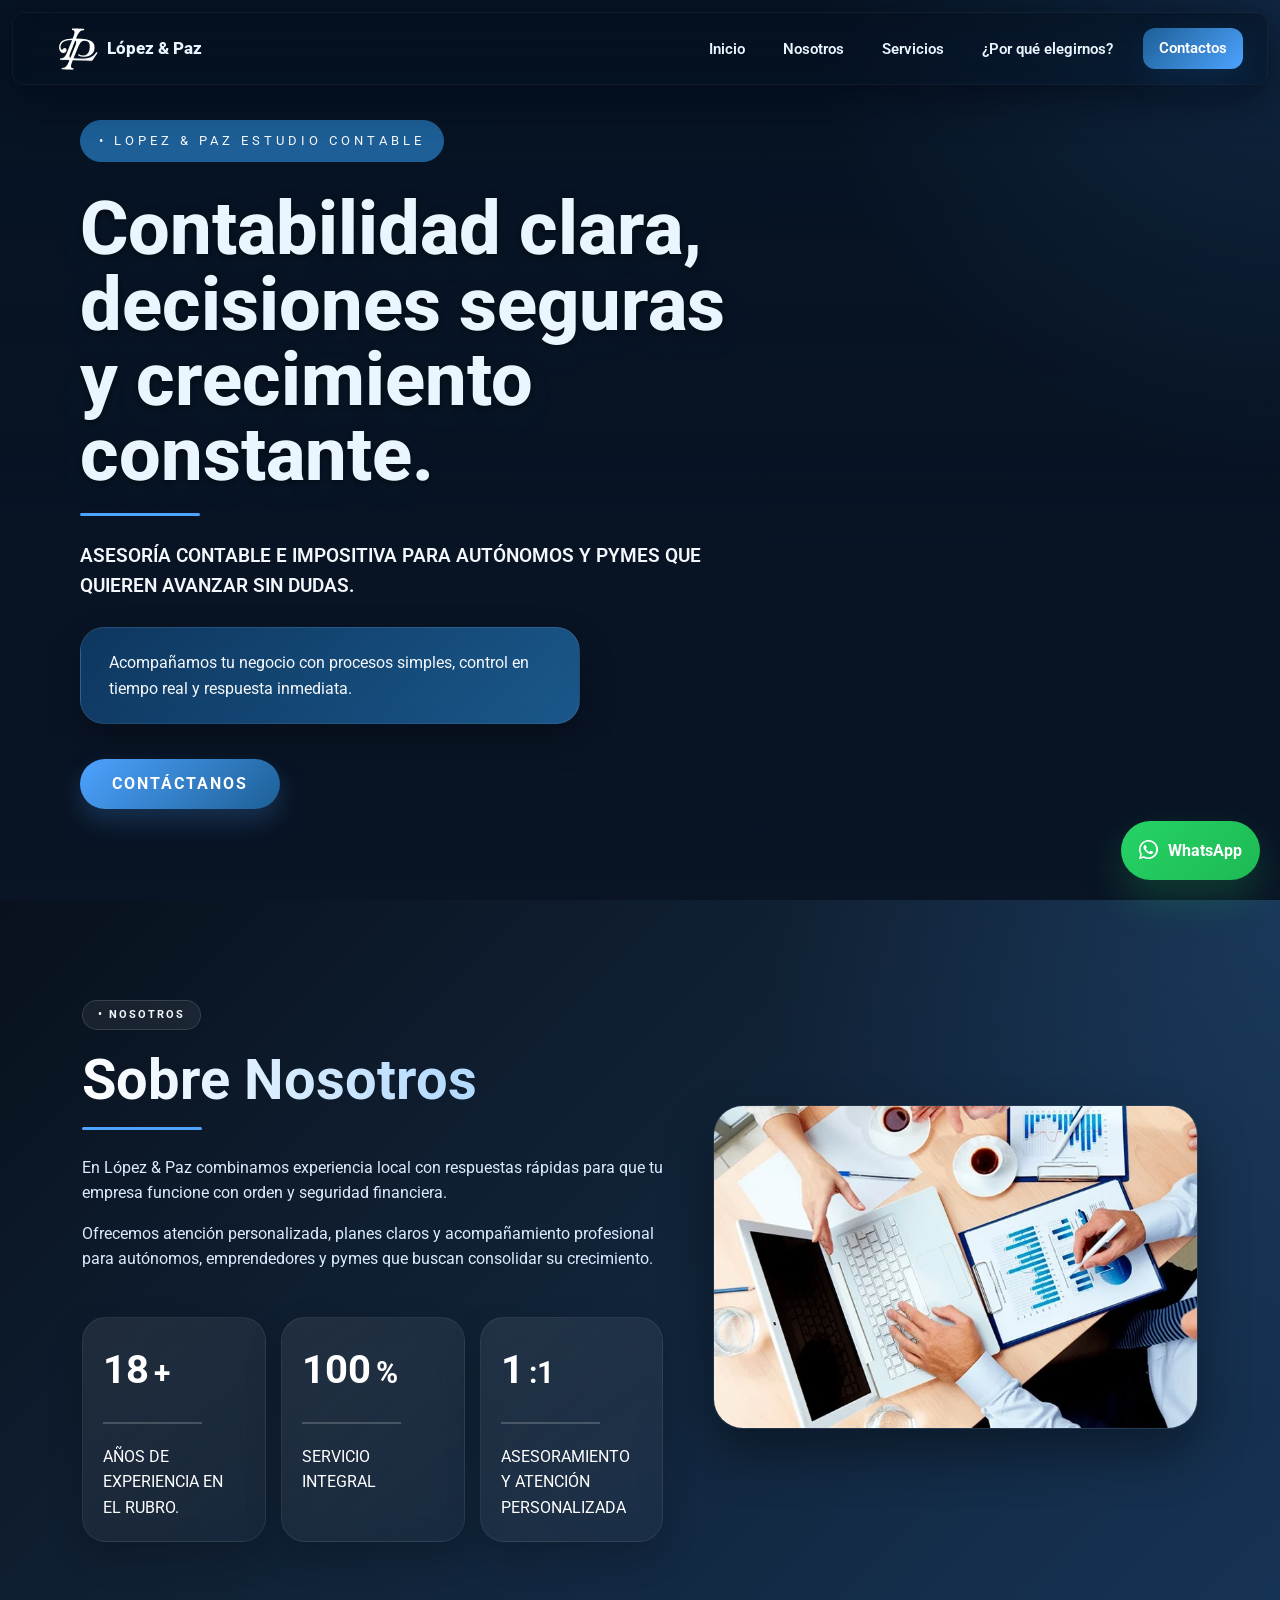
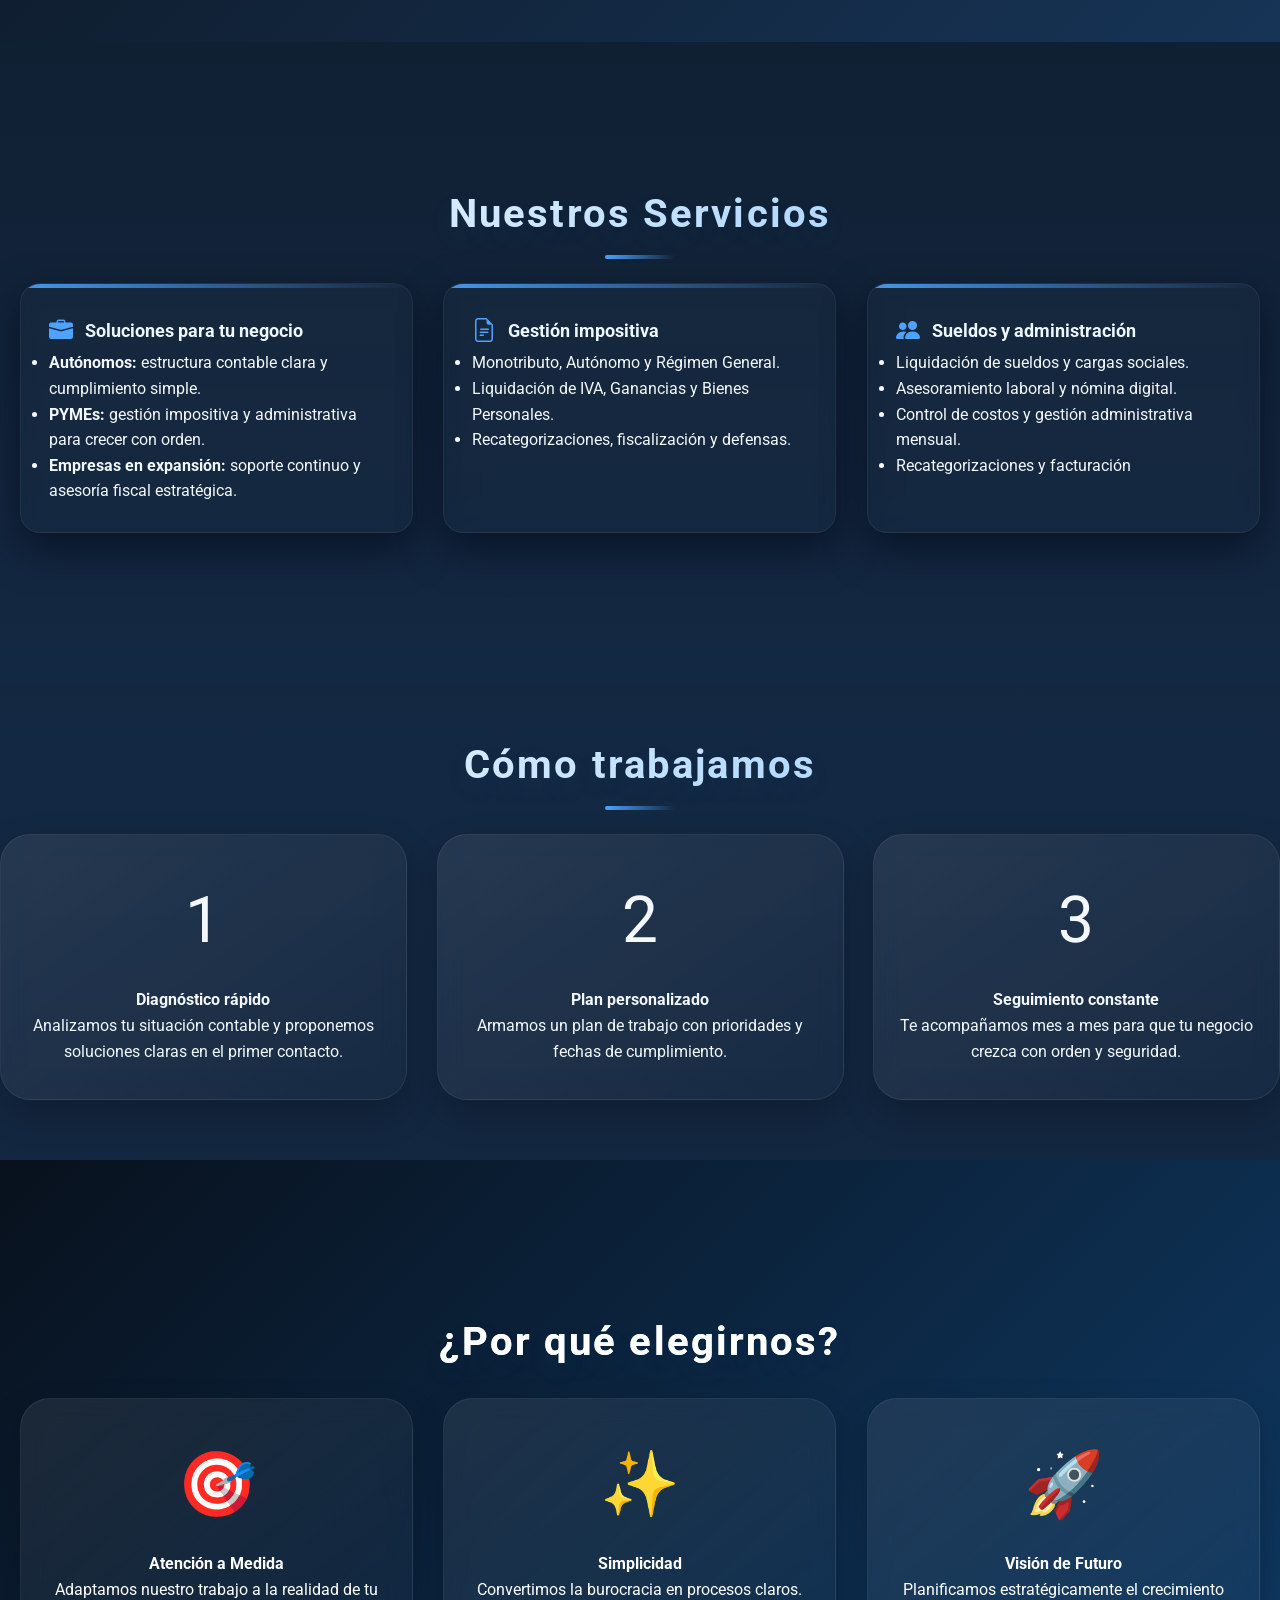
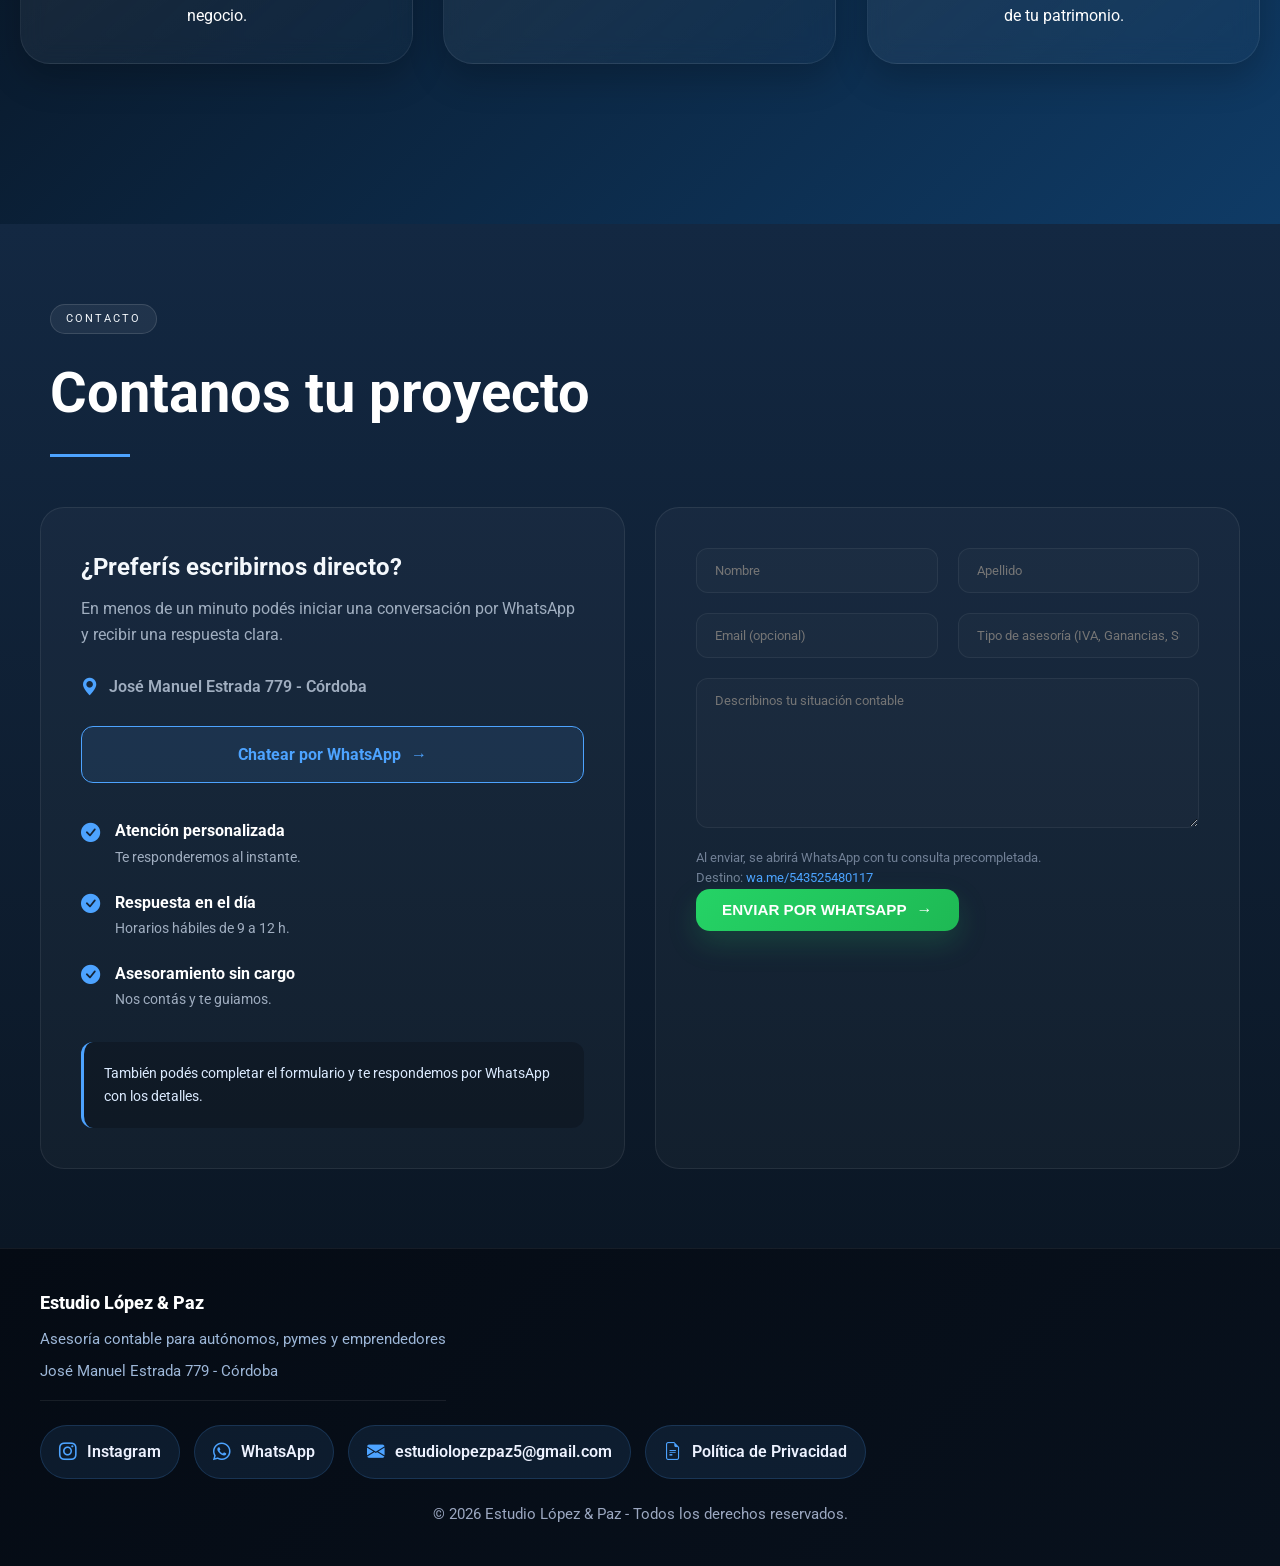
==== index.html @ 6dc4da05 "correccion head" ====
<!DOCTYPE html>
<html lang="es">
<head>
    <meta charset="UTF-8">
    <meta name="viewport" content="width=device-width, initial-scale=1">

    <!-- Google Search Console -->
    <meta name="google-site-verification" content="SW-Dc-END-vdyG-ZLdw2yFWFKtHkykvOxunWngqxegE">

    <!-- SEO -->
    <title>Estudio Contable López & Paz | Contadores para Pymes y Autónomos</title>

    <meta name="description" content="Estudio Contable López & Paz. Asesoría contable, impositiva y administrativa para autónomos, emprendedores y pymes en Argentina. Atención personalizada y respuestas rápidas.">

    <meta name="keywords" content="estudio contable, contador, contabilidad, impuestos, monotributo, IVA, ganancias, sueldos, pymes, autónomos, asesoría contable, Argentina">

    <link rel="canonical" href="https://www.estudiolopezpaz.com.ar/">

    <!-- Open Graph -->
    <meta property="og:title" content="Estudio Contable López & Paz">
    <meta property="og:description" content="Asesoría contable para autónomos, emprendedores y pymes en Argentina.">
    <meta property="og:type" content="website">
    <meta property="og:url" content="https://www.estudiolopezpaz.com.ar/">
    <meta property="og:image" content="https://www.estudiolopezpaz.com.ar/assets/estudiologo.png">
    <meta property="og:locale" content="es_AR">

    <!-- Twitter -->
    <meta name="twitter:card" content="summary_large_image">
    <meta name="twitter:title" content="Estudio Contable López & Paz">
    <meta name="twitter:description" content="Asesoría contable e impositiva para pymes y autónomos.">
    <meta name="twitter:image" content="https://www.estudiolopezpaz.com.ar/assets/estudiologo.png">

    <!-- Fonts -->
    <link rel="preconnect" href="https://fonts.googleapis.com">
    <link rel="preconnect" href="https://fonts.gstatic.com" crossorigin>

    <link href="https://fonts.googleapis.com/css2?family=Roboto:wght@300;400;700&display=swap" rel="stylesheet">

    <!-- CSS -->
    <link rel="stylesheet" href="./styles/styles.css">

    <!-- Icons -->
    <link rel="stylesheet" href="https://cdn.jsdelivr.net/npm/bootstrap-icons@1.13.1/font/bootstrap-icons.min.css">
</head>
<body>
    <header>
        <div class="nav-container">
            <div class="logo-text">López & Paz</div>
            <button class="nav-toggle" aria-label="Abrir menú" aria-expanded="false"><span></span></button>
            <nav class="main-nav">
                <ul>
                    <li><a href="#inicio">Inicio</a></li>
                    <li><a href="#nosotros">Nosotros</a></li>
                    <li><a href="#servicios">Servicios</a></li>
                    <li><a href="#por-que-elegirnos">¿Por qué elegirnos?</a></li>
                    <li class="nav-contact"><a href="#contactos-seccion">Contactos</a></li>
                </ul>
            </nav>
        </div>
    </header>
    
    <main>
        <section id="inicio" class="hero">
            <div class="overlay"></div>
            <div class="hero-content">
                <p class="hero-tag">• Lopez & Paz Estudio Contable</p>
                <h1>Contabilidad clara, decisiones seguras <br>y crecimiento constante.</h1>
                <div class="line"></div>
                <p class="hero-subtitle">Asesoría contable e impositiva para autónomos y pymes que quieren avanzar sin dudas.</p>
                <div class="hero-box">Acompañamos tu negocio con procesos simples, control en tiempo real y respuesta inmediata.</div>
                <a href="#contactos-seccion" class="hero-btn">Contáctanos </a>
            </div>
        </section>
        
        <section id="nosotros" class="nosotros">
        <div class="container-nosotros">
        <div class="nosotros-content">
            <h2 class="nosotros-tag">• Nosotros</h2>
            <h3 class="sobre">Sobre Nosotros</h3>
            <div class="line"></div>
            
            <p class="text">En López & Paz combinamos experiencia local con respuestas rápidas para que tu empresa funcione con orden y seguridad financiera.</p>
            <p class="text">Ofrecemos atención personalizada, planes claros y acompañamiento profesional para autónomos, emprendedores y pymes que buscan consolidar su crecimiento.</p>
            
            <div class="stats-container">
                <div class="card">
                    <div class="number">18<span>+</span></div> 
                    <hr>
                    <p>Años de experiencia en el rubro.</p>
                </div>
                <div class="card">
                    <div class="number">100<span>%</span></div>
                    <hr>
                    <p>Servicio Integral</p>
                </div> 
                <div class="card">
                    <div class="number">1<span>:1</span></div>
                    <hr>
                    <p>Asesoramiento y atención personalizada</p>
                </div>
            </div>
        </div>

        <div class="nosotros-image">
            <img src="./assets/fondoestudio.webp" alt="Equipo del Estudio Contable López & Paz" loading="lazy">
        </div>
    </div>
</section>


        <section id="servicios">
            <div class="section-title">
                <h2 class="services">Nuestros Servicios</h2>
                <div class="underline"></div>
            </div>
            
            <div class="grid-services">
                <article class="service-card">
                    <h3><i class="bi bi-briefcase-fill service-icon" aria-hidden="true"></i>Soluciones para tu negocio</h3>
                    <ul>
                        <li><strong>Autónomos:</strong> estructura contable clara y cumplimiento simple.</li>
                        <li><strong>PYMEs:</strong> gestión impositiva y administrativa para crecer con orden.</li>
                        <li><strong>Empresas en expansión:</strong> soporte continuo y asesoría fiscal estratégica.</li>
                    </ul>
                </article>

                <article class="service-card">
                    <h3><i class="bi bi-file-earmark-text service-icon" aria-hidden="true"></i>Gestión impositiva</h3>
                    <ul>
                        <li>Monotributo, Autónomo y Régimen General.</li>
                        <li>Liquidación de IVA, Ganancias y Bienes Personales.</li>
                        <li>Recategorizaciones, fiscalización y defensas.</li>
                    </ul>
                </article>

                <article class="service-card">
                    <h3><i class="bi bi-people-fill service-icon" aria-hidden="true"></i>Sueldos y administración</h3>
                    <ul>
                        <li>Liquidación de sueldos y cargas sociales.</li>
                        <li>Asesoramiento laboral y nómina digital.</li>
                        <li>Control de costos y gestión administrativa mensual.</li>
                        <li>Recategorizaciones  y facturación</li>
                    </ul>
                </article>
            </div>
        </section>

        <section id="proceso" class="proceso">
            <div class="section-title">
                <h2>Cómo trabajamos</h2>
                <div class="underline"></div>
            </div>
            <div class="grid-features">
                <div class="feature">
                    <span class="icon">1</span>
                    <h4>Diagnóstico rápido</h4>
                    <p>Analizamos tu situación contable y proponemos soluciones claras en el primer contacto.</p>
                </div>
                <div class="feature">
                    <span class="icon">2</span>
                    <h4>Plan personalizado</h4>
                    <p>Armamos un plan de trabajo con prioridades y fechas de cumplimiento.</p>
                </div>
                <div class="feature">
                    <span class="icon">3</span>
                    <h4>Seguimiento constante</h4>
                    <p>Te acompañamos mes a mes para que tu negocio crezca con orden y seguridad.</p>
                </div>
            </div>
        </section>

        <section id="por-que-elegirnos">
            <div class="section-title">
                <h2>¿Por qué elegirnos?</h2>
            </div>
            <div class="grid-features">
                <div class="feature">
                    <span class="icon">🎯</span>
                    <h4>Atención a Medida</h4>
                    <p>Adaptamos nuestro trabajo a la realidad de tu negocio.</p>
                </div>
                <div class="feature">
                    <span class="icon">✨</span>
                    <h4>Simplicidad</h4>
                    <p>Convertimos la burocracia en procesos claros.</p>
                </div>
                <div class="feature">
                    <span class="icon">🚀</span>
                    <h4>Visión de Futuro</h4>
                    <p>Planificamos estratégicamente el crecimiento de tu patrimonio.</p>
                </div>
            </div>
        </section> 

<section id="contactos-seccion" class="contact-section">
    <div class="contact-header">
        <span class="contact-tag">CONTACTO</span>
        <h2 class="contact-title">Contanos tu proyecto</h2>
        <div class="contact-line"></div>
    </div>

    <div class="contact-container">
        <div class="contact-info-card">
            <h3>¿Preferís escribirnos directo?</h3>
            <p>En menos de un minuto podés iniciar una conversación por WhatsApp y recibir una respuesta clara.</p>
            <p class="contact-location"><i class="bi bi-geo-alt-fill"></i> José Manuel Estrada 779 - Córdoba</p>
            <a href="https://wa.me/543525480117" target="_blank" class="btn-direct-wsp">
                Chatear por WhatsApp <span>→</span>
            </a>

            <ul class="contact-benefits">
                <li>
                    <i class="bi bi-check-circle-fill"></i>
                    <div>
                        <strong>Atención personalizada</strong>
                        <span>Te responderemos al instante.</span>
                    </div>
                </li>
                <li>
                    <i class="bi bi-check-circle-fill"></i>
                    <div>
                        <strong>Respuesta en el día</strong>
                        <span>Horarios hábiles de 9 a 12 h.</span>
                    </div>
                </li>
                <li>
                    <i class="bi bi-check-circle-fill"></i>
                    <div>
                        <strong>Asesoramiento sin cargo</strong>
                        <span>Nos contás y te guiamos.</span>
                    </div>
                </li>
            </ul>

            <div class="contact-extra-box">
                También podés completar el formulario y te respondemos por WhatsApp con los detalles.
            </div>
        </div>

        <div class="contact-form-card">
            <form id="contactos" action="#" method="post">
                <div class="form-row">
                    <input type="text" name="nombre" placeholder="Nombre" required>
                    <input type="text" name="apellido" placeholder="Apellido" required>
                </div>

                <div class="form-row">
                    <input type="email" name="email" placeholder="Email (opcional)">
                    <input type="text" name="ubicacion" placeholder="Tipo de asesoría (IVA, Ganancias, Sueldos, etc.)">
                </div>

                <div class="form-row">
                <textarea name="mensaje" placeholder="Describinos tu situación contable"></textarea>
                </div>

                    <div class="footer-info">
                        <p>Al enviar, se abrirá WhatsApp con tu consulta precompletada.</p>
                        <p>Destino: <a href="https://wa.me/543525480117" target="_blank">wa.me/543525480117</a></p>
                    
                    <button class="whatsapp-btn" type="submit">
                        ENVIAR POR WHATSAPP <span>→</span>
                    </button>
                </div>
            </form>
        </div>
    </div>
</section>

    </main>

    <footer>
        <div class="footer-wrap">
            <div class="footer-brand">
                <p>Estudio López & Paz</p>
                <span>Asesoría contable para autónomos, pymes y emprendedores</span>
                <span class="footer-location">José Manuel Estrada 779 - Córdoba</span>
            </div>
            <div class="footer-links">
                <a href="https://www.instagram.com/estudiolopezpaz/" target="_blank" rel="noreferrer">
                    <i class="bi bi-instagram"></i>
                    Instagram
                </a>
                <a href="https://wa.me/543525480117" target="_blank" rel="noreferrer">
                    <i class="bi bi-whatsapp"></i>
                    WhatsApp
                </a>
                <a href="https://mail.google.com/mail/?view=cm&fs=1&to=estudiolopezpaz5@gmail.com" target="_blank" rel="noreferrer noopener">
                    <i class="bi bi-envelope-fill"></i>
                    estudiolopezpaz5@gmail.com
                </a>
                <a href="./politica/politica-privacidad.html" class="privacy-link">
                    <i class="bi bi-file-earmark-text"></i>
                    Política de Privacidad
                </a>
            </div>
        </div>
        <p class="footer-copy">© 2026 Estudio López & Paz - Todos los derechos reservados.</p>
    </footer>

    <a href="https://wa.me/543525480117" class="whatsapp-float" target="_blank" rel="noreferrer noopener">
        <i class="bi bi-whatsapp"></i>
        WhatsApp
    </a>

    <script>
    (function(){
        var headerHeight = parseInt(getComputedStyle(document.documentElement).getPropertyValue('--header-height')) || 92;

        // Smooth wheel / touchpad scroll
        var current = window.scrollY || 0;
        var target = current;
        var ease = 0.12;
        var ticking = false;

        function maxScroll(){ return Math.max(0, document.documentElement.scrollHeight - window.innerHeight); }

        function raf(){
            current += (target - current) * ease;
            if (Math.abs(target - current) < 0.5) {
                current = target;
                window.scrollTo(0, current);
                ticking = false;
                return;
            }
            window.scrollTo(0, current);
            requestAnimationFrame(raf);
        }

        window.addEventListener('wheel', function(e){
            // only when the user uses wheel / touchpad
            if (e.ctrlKey) return; // allow zoom gestures
            e.preventDefault();
            target += e.deltaY;
            if (target < 0) target = 0;
            var mx = maxScroll(); if (target > mx) target = mx;
            if (!ticking){ ticking = true; requestAnimationFrame(raf); }
        }, {passive:false});

        // Sync when user interacts with scrollbar or keyboard
        window.addEventListener('scroll', function(){
            if (!ticking){ current = window.scrollY; target = current; }
        }, {passive:true});

        // Anchor clicks: set target instead of abrupt jump
        document.querySelectorAll('a[href^="#"]').forEach(function(anchor){
            anchor.addEventListener('click', function(e){
                var href = this.getAttribute('href');
                if (!href || href === '#') return;
                var id = href.split('#')[1];
                var el = document.getElementById(id);
                if (el){
                    e.preventDefault();
                    var top = el.getBoundingClientRect().top + window.pageYOffset - headerHeight - 12;
                    target = Math.max(0, Math.min(top, maxScroll()));
                    if (!ticking){ ticking = true; requestAnimationFrame(raf); }
                    history.pushState(null, '', '#'+id);
                }
            });
        });

        // keep target in bounds on resize
        window.addEventListener('resize', function(){ if (target > maxScroll()) target = maxScroll(); });

        // Nav toggle behavior (mobile)
        var navToggle = document.querySelector('.nav-toggle');
        var navContainer = document.querySelector('.nav-container');
        var mainNav = document.querySelector('.main-nav');
        if (navToggle && navContainer) {
            navToggle.addEventListener('click', function(){
                var isOpen = navContainer.classList.toggle('open');
                this.setAttribute('aria-expanded', isOpen);
            });
            if (mainNav) {
                mainNav.querySelectorAll('a').forEach(function(a){
                    a.addEventListener('click', function(){
                        navContainer.classList.remove('open');
                        navToggle.setAttribute('aria-expanded', 'false');
                    });
                });
            }
            window.addEventListener('resize', function(){ if (window.innerWidth > 768) { navContainer.classList.remove('open'); navToggle.setAttribute('aria-expanded', 'false'); } });
        }

        // WhatsApp envio desde el formulario
        var formContact = document.getElementById('contactos');
        if (formContact) {
            var whatsappNumber = '543525480117';
            formContact.addEventListener('submit', function(event) {
                event.preventDefault();

                var nombre = this.nombre.value.trim();
                var apellido = this.apellido.value.trim();
                var email = this.email.value.trim();
                var ubicacion = this.ubicacion.value.trim();
                var mensaje = this.mensaje.value.trim();

                if (!mensaje) {
                    alert('Por favor, escribí tu consulta antes de enviar.');
                    this.mensaje.focus();
                    return;
                }

                var lines = [];
                if (nombre || apellido) {
                    lines.push('Hola, soy ' + [nombre, apellido].filter(Boolean).join(' '));
                } else {
                    lines.push('Hola, soy un potencial cliente.');
                }
                if (ubicacion) {
                    lines.push('Consulto sobre: ' + ubicacion);
                }
                if (email) {
                    lines.push('Email: ' + email);
                }
                lines.push('Mensaje: ' + mensaje);

                var whatsappText = encodeURIComponent(lines.join('\n'));
                var whatsappUrl = 'https://wa.me/' + whatsappNumber + '?text=' + whatsappText;

                window.open(whatsappUrl, '_blank');
            });
        }
    })();

    </script>
    
    </a>

</body>
</html>
---- styles/styles.css ----
:root {
    --primary: #134d87;
    --primary-dark: #1d5f96;
    --header-height: 92px;
    --secondary: #102033;
    --secondary-light: #1b314d;
    --light: #f4f8fc;
    --white: #ffffff;
    --accent: #4da3ff;
    --shadow: 0 10px 35px #00000022;
}

* {
    margin: 0;
    padding: 0;
    box-sizing: border-box;
}

body {
    font-family: 'Roboto', sans-serif;
    width: 100%;
    min-height: 100vh;
    background:
    linear-gradient(180deg,#08111d 0%,#0f1e31 25%,#132842 50%, #0f1d30 100%);
    color: var(--light);
    line-height: 1.6;
    scroll-behavior: smooth;
    overflow-x: hidden;
}

/* NAVIGATION */

.nav-container {
    display: flex;
    flex-wrap: nowrap;
    justify-content: space-between;
    align-items: center;
    padding: 14px 24px;
    background: linear-gradient(180deg, rgba(6,12,22,0.45), rgba(6,12,22,0.25));
    backdrop-filter: blur(10px) saturate(120%);
    -webkit-backdrop-filter: blur(10px) saturate(120%);
    position: fixed;
    top: 12px;
    left: 12px;
    right: 12px;
    z-index: 1200;
    border-radius: 12px;
    border: 1px solid rgba(255,255,255,0.04);
    box-shadow: 0 12px 40px rgba(2,6,20,0.6);
    transition: transform 0.25s ease, background 0.25s ease;
}

.logo-text {
    font-weight: 800;
    color: #eaf6ff;
    font-size: 1.05rem;
    padding: 8px 70px;
    display: flex;
    align-items: center;
    gap: 12px;
    background-image: url(./../assets/lopez_paz_monograma_blanco.webp);
    background-position: 0px;
    background-size: 80px;
    background-repeat: no-repeat;
}

nav ul {
    display: flex;
    margin-top: 0;
    gap: 22px;
    list-style: none;
    align-items: center;
}

nav a {
    text-decoration: none;
    color: #eaf6ff;
    font-weight: 600;
    font-size: 0.95rem;
    padding: 6px 8px;
    border-radius: 8px;
    transition: color 0.18s ease, background 0.18s ease, transform 0.18s ease;
}

nav a:hover {
    color: white;
    background: rgba(77,163,255,0.08);
    transform: translateY(-2px);
}

/* nav toggle (mobile) */
.nav-toggle { display:none; background:transparent; border:0; cursor:pointer; }
.nav-toggle span, .nav-toggle span::before, .nav-toggle span::after { display:block; height:3px; width:22px; background:#eaf6ff; border-radius:3px; position:relative; transition:transform .2s ease, opacity .18s ease; }
.nav-toggle span::before, .nav-toggle span::after { content:''; position:absolute; left:0; }
.nav-toggle span::before { top:-7px; }
.nav-toggle span::after { top:7px; }
.nav-container.open .nav-toggle span { background: transparent; }
.nav-container.open .nav-toggle span::before { transform: translateY(7px) rotate(45deg); }
.nav-container.open .nav-toggle span::after { transform: translateY(-7px) rotate(-45deg); }

.nav-contact {
    background: linear-gradient(135deg, var(--primary-dark), var(--accent));
    border-radius: 12px;
    transition: transform 0.22s ease, box-shadow 0.22s ease;
    box-shadow: 0 10px 30px rgba(29,95,150,0.18);
}

.nav-contact:hover { transform: translateY(-3px); }

.nav-contact a { color: var(--white) !important; padding: 8px 16px; display:inline-flex; align-items:center; }

/* HERO */

.hero {
    width: 100%;
    background-image: url('https://images.unsplash.com/photo-1554224155-6726b3ff858f?q=80&w=2000&auto=format&fit=crop');
    background-size: cover;
    background-position: center;
    background-attachment: fixed;
    position: relative;
    min-height: 100vh;
    display: flex;
    align-items: flex-start;
    justify-content: flex-start;
}

.hero::before {
    content: "";
    position: absolute;
    inset: 0;
    background: linear-gradient(180deg, rgba(6,22,40,0.62) 0%, rgba(6,14,30,0.5) 100%);
    z-index: 1;
}

.hero::after {
    content: "";
    position: absolute;
    inset: 0;
    background:
    radial-gradient(circle at top right, #4da3ff22 0%, transparent 30%);
    z-index: 1;
}

.hero-content {
    position: relative;
    z-index: 2;
    max-width: 850px;
    padding-top: calc(var(--header-height) + 28px);
    padding-bottom: 20px;
    padding-left: 80px;
    padding-right: 80px;
}

.hero-content > * {
    opacity: 0;
    transform: translateY(18px);
    animation: fadeUp 0.92s ease both;
}

.hero-content > *:nth-child(1) { animation-delay: 0.18s; }
.hero-content > *:nth-child(2) { animation-delay: 0.28s; }
.hero-content > *:nth-child(3) { animation-delay: 0.38s; }
.hero-content > *:nth-child(4) { animation-delay: 0.46s; }
.hero-content > *:nth-child(5) { animation-delay: 0.54s; }

.hero-tag {
    display: inline-block;
    padding: 10px 18px;
    border: 1px solid #1d5f96;
    border-radius: 999px;
    background: #1d5f96;
    color: var(--light);
    font-size: 0.8rem;
    letter-spacing: 4px;
    text-transform: uppercase;
    margin-bottom: 30px;
    backdrop-filter: blur(10px);
}

.hero h1 {
    font-size: 4.6rem;
    line-height: 1.02;
    color: #eaf6ff;
    font-weight: 800;
    margin-bottom: 20px;
    text-shadow: 0 10px 40px rgba(77,163,255,0.06), 0 2px 10px rgba(0,0,0,0.6);
}

.line {
    width: 120px;
    height: 3px;
    background: #4da3ff;
    margin-bottom: 25px;
    border-radius: 999px;
}

.hero-subtitle {
    color: var(--light);
    font-size: 1.2rem;
    font-weight: 600;
    text-transform: uppercase;
    margin-bottom: 25px;
}

.hero-box {
    background:
    linear-gradient(135deg,#0f3b66e6,#1d5f96e6);
    border: 1px solid #ffffff15;
    border-radius: 24px;
    padding: 22px 28px;
    color: var(--light);
    width: fit-content;
    max-width: 500px;
    margin-bottom: 35px;
    font-size: 1rem;
    box-shadow: 0 15px 35px #00000040;
    backdrop-filter: blur(10px);
}

.hero-btn {
    display: inline-block;
    padding: 12px 32px;
    border-radius: 60px;
    background:
    linear-gradient(135deg,var(--accent),var(--primary-dark)
    );
    color: var(--white);
    text-decoration: none;
    font-weight: 700;
    letter-spacing: 2px;
    text-transform: uppercase;
    transition: transform 0.3s ease, box-shadow 0.3s ease;
    box-shadow: 0 12px 25px #4da3ff35;
    will-change: transform;
}

.hero-btn:hover {
    transform: translateY(-4px) scale(1.02);
    box-shadow: 0 18px 35px #4da3ff50;
}

.hero-btn:active {
    background-color: #0f1e31;
}

.whatsapp-float {
    position: fixed;
    right: 20px;
    bottom: 20px;
    z-index: 1400;
    display: inline-flex;
    align-items: center;
    gap: 10px;
    background: linear-gradient(135deg,#25d366,#1eb954);
    color: #ffffff;
    border-radius: 999px;
    padding: 14px 18px;
    font-weight: 700;
    text-decoration: none;
    box-sizing: border-box;
    max-width: calc(100vw - 40px);
    white-space: normal;
    box-shadow: 0 18px 40px rgba(37,211,102,0.22);
    transition: transform 0.22s ease, box-shadow 0.22s ease;
}

.whatsapp-float:hover {
    transform: translateY(-3px);
    box-shadow: 0 22px 50px rgba(37,211,102,0.28);
}

.whatsapp-float i {
    font-size: 1.2rem;
}

.scroll-hint {
    position: absolute;
    right: 0;
    top: 50%;
    transform: translateY(-50%);
    display: inline-flex;
    flex-direction: column;
    align-items: center;
    gap: 12px;
    margin: 0;
    color: rgba(255,255,255,0.88);
    font-size: 0.95rem;
    opacity: 0.95;
    text-align: right;
}

.scroll-hint span {
    width: 24px;
    height: 44px;
    border: 2px solid rgba(255,255,255,0.8);
    border-radius: 999px;
    position: relative;
}

.scroll-hint span::before {
    content: '';
    position: absolute;
    top: 8px;
    left: 50%;
    transform: translateX(-50%);
    width: 8px;
    height: 8px;
    background: #ffffff;
    border-radius: 50%;
    animation: scrollDot 1.6s ease infinite;
}

.scroll-hint p {
    margin: 0;
    letter-spacing: 0.08em;
    text-transform: uppercase;
    font-size: 0.82rem;
    color: rgba(255,255,255,0.9);
}

@keyframes scrollDot {
    0%, 100% {
        transform: translate(-50%, 0);
        opacity: 0.8;
    }
    50% {
        transform: translate(-50%, 16px);
        opacity: 1;
    }
}

/* NOSOTROS */

.nosotros {
    background:
    linear-gradient(
        135deg,
        #08111d 0%,
        #102033 40%,
        #163456 100%
    );
    padding: 100px 20px;
    display: flex;
    justify-content: center;
    position: relative;
}

.nosotros::before {
    content: "";
    position: absolute;
    inset: 0;
    background:
    radial-gradient(circle at top right, #4da3ff22 0%, transparent 35%);
    pointer-events: none;
}

.container-nosotros {
    width: 90%;
    max-width: 1200px;
    display: flex;
    align-items: center;
    gap: 50px;
    position: relative;
    z-index: 1;
}

.nosotros-content {
    flex: 1.2;
    display: flex;
    flex-direction: column;
}

.nosotros-image {
    flex: 1;
}

.nosotros-image img {
    width: 100%;
    height: auto;
    border-radius: 30px;
    box-shadow: 0 25px 50px #00000060;
    border: 1px solid #ffffff10;
}

.stats-container {
    display: flex;
    gap: 15px;
    margin-top: 30px;
}

.card {
    background:
    linear-gradient(
        145deg,
        rgba(255,255,255,0.08),
        rgba(255,255,255,0.03)
    );
    backdrop-filter: blur(12px);
    color: var(--white);
    padding: 20px;
    border-radius: 24px;
    flex: 1;
    border: 1px solid #ffffff12;
    text-transform: uppercase;
    transition: 0.3s ease;
    box-shadow: 0 15px 35px #00000030;
}

.card:hover {
    transform: translateY(-6px);
    background:
    linear-gradient(
        145deg,
        rgba(77,163,255,0.15),
        rgba(255,255,255,0.05)
    );
}

.nosotros-tag {
    padding: 5px 15px;
    border: 1px solid #ffffff20;
    border-radius: 20px;
    background: #ffffff10;
    color: var(--light);
    font-size: 0.7rem;
    text-transform: uppercase;
    letter-spacing: 2px;
    margin-bottom: 20px;
    width: fit-content;
}

.sobre {
    background: linear-gradient(to right, #ffffff, #8dc7ff);
    -webkit-background-clip: text;
    background-clip: text;
    color: transparent;
    font-size: 3.5rem;
    line-height: 1.1;
    margin-bottom: 15px;
}

.text {
    margin-bottom: 15px;
    color: #dbeafe;
}

.number {
    font-size: 2.5rem;
    font-weight: bold;
}

.number span {
    font-size: 30px;
    margin-left: 5px;
}

hr {
    width: 70%;
    border: 0;
    border-top: 2px solid #ffffff30;
    margin: 20px 0;
}

/* MAIN CONTENT */

main {
    max-width: 100%;
    margin: auto;
}

.section-title {
    background: linear-gradient(to right, #ffffff, #8dc7ff);
    -webkit-background-clip: text;
    background-clip: text;
    color: transparent;
    font-size: 1.65rem;
    text-align: center;
    margin-bottom: 24px;
    margin-top: 50px;
    letter-spacing: 0.08em;
    text-shadow: 0 10px 30px rgba(77,163,255,0.08);
}

.underline {
    width: 70px;
    height: 4px;
    background:
    linear-gradient(to right, var(--accent), transparent);
    margin: 10px auto;
    border-radius: 999px;
}

.destacado {
    font-weight: bold;
    color: #8dc7ff;
}

/* SERVICIOS */

#servicios {
    background:
    linear-gradient(
        180deg,
        #102033 0%,
        #132842 100%
    );
    padding: 90px 20px;
}

.grid-services,
.grid-features {
    display: grid;
    grid-template-columns: repeat(auto-fit, minmax(300px, 1fr));
    gap: 30px;
    margin-bottom: 60px;
}

.service-card {
    position: relative;
    overflow: hidden;
    background: linear-gradient(180deg, #ffffff05, #ffffff03);
    backdrop-filter: blur(8px);
    padding: 28px;
    border-radius: 20px;
    border: 1px solid #ffffff0f;
    transition: transform 0.28s ease, box-shadow 0.28s ease, border-color 0.28s ease;
    box-shadow: 0 16px 40px #0206148c;
    color: var(--light);
}

.service-card::before {
    content: '';
    position: absolute;
    top: 0;
    left: 0;
    width: 100%;
    height: 4px;
    background: linear-gradient(90deg, rgba(77,163,255,0.9), rgba(77,163,255,0));
}

.service-card {
    animation: popIn 0.9s ease both;
}

.service-card:hover { 
    transform: translateY(-8px); box-shadow: 0 30px 70px rgba(2,6,20,0.7); border-color: rgba(77,163,255,0.14); 
}

.service-card h3 { 
    color: #eef6ff; display:flex; align-items:center; gap:12px; font-size:1.15rem; 
}

.service-card p { 
    color: #cfe9ff; }

.service-card .service-icon { 
    font-size: 1.5rem; color: var(--accent); 
}

/* FEATURES */

#por-que-elegirnos {
    background:
    linear-gradient(135deg,#08111d 0%,#0f3b66 100%);
    padding: 100px 20px;
}

#por-que-elegirnos h2,
#por-que-elegirnos h4,
#por-que-elegirnos p {
    color: #ffffff;
}

.feature {
    text-align: center;
    padding: 35px 25px;
    background:
    linear-gradient(145deg, rgba(255,255,255,0.08),rgba(255,255,255,0.02));
    border: 1px solid #ffffff12;
    border-radius: 30px;
    backdrop-filter: blur(12px);
    transition: 0.3s ease;
    box-shadow: 0 15px 35px #00000035;
    animation: popIn 0.98s ease both;
}

.feature:hover {
    transform: translateY(-8px);
    background:
    linear-gradient(145deg,rgba(77,163,255,0.18),rgba(255,255,255,0.05));
}

.feature .icon {
    font-size: 4rem;
    display: block;
    margin-bottom: 15px;
}


/* IMAGES */

.mi-logo {
    display: block;
    margin: 0 auto 20px;
    max-width: 200px;
}

.tagline {
    text-align: center;
    font-style: italic;
    color: #8dc7ff;
    margin-bottom: 60px;
}

.mi-asesoria {
    width: 100%;
    border-radius: 20px;
    box-shadow: var(--shadow);
}

/* CONTACTOS */

.contact-section {
    padding: 80px 20px;
    background: linear-gradient(180deg, #132842 0%, #0b1725 100%);
    opacity: 0;
    transform: translateY(24px);
    animation: fadeUp 0.96s ease both;
    animation-delay: 0.18s;
}

.contact-header {
    max-width: 1200px;
    margin: 0 auto 50px;
    padding-left: 10px;
}

.contact-tag {
    display: inline-block;
    padding: 5px 15px;
    border: 1px solid #ffffff20;
    border-radius: 20px;
    background: #ffffff10;
    color: var(--light);
    font-size: 0.7rem;
    text-transform: uppercase;
    letter-spacing: 2px;
    margin-bottom: 15px;
}

.contact-title {
    font-size: 3.5rem;
    color: #ffffff;
    font-weight: 700;
    margin-bottom: 15px;
}

.contact-line {
    width: 80px;
    height: 3px;
    background: var(--accent);
}

.contact-container {
    max-width: 1200px;
    margin: 0 auto;
    display: flex;
    gap: 30px;
    flex-wrap: wrap;
}

/* Tarjetas de Contacto */
.contact-info-card, .contact-form-card {
    background: rgba(255, 255, 255, 0.03);
    border: 1px solid rgba(255, 255, 255, 0.08);
    border-radius: 24px;
    padding: 40px;
    flex: 1;
    min-width: 320px;
    animation: popIn 0.95s ease both;
}

/* Columna Izquierda */
.contact-info-card h3 {
    font-size: 1.5rem;
    margin-bottom: 10px;
}

.contact-info-card p {
    color: #a0aec0;
    margin-bottom: 25px;
}

.contact-location {
    display: flex;
    align-items: center;
    gap: 10px;
    color: #ffffff;
    font-weight: 600;
    margin-bottom: 24px;
}

.contact-location i {
    color: var(--accent);
    font-size: 1.1rem;
}

.btn-direct-wsp {
    display: flex;
    justify-content: center;
    align-items: center;
    gap: 10px;
    background: rgba(77, 163, 255, 0.1);
    border: 1px solid var(--accent);
    color: var(--accent);
    padding: 15px;
    border-radius: 12px;
    text-decoration: none;
    font-weight: bold;
    transition: 0.3s;
    margin-bottom: 35px;
}

.btn-direct-wsp:hover {
    background: var(--accent);
    color: white;
}

.contact-benefits {
    list-style: none;
    margin-bottom: 30px;
}

.contact-benefits li {
    display: flex;
    gap: 15px;
    margin-bottom: 20px;
}

.contact-benefits i {
    color: var(--accent);
    font-size: 1.2rem;
}

.contact-benefits strong {
    display: block;
    color: white;
    font-size: 1rem;
}

.contact-benefits span {
    color: #a0aec0;
    font-size: 0.9rem;
}

.contact-extra-box {
    background: rgba(0, 0, 0, 0.2);
    padding: 20px;
    border-radius: 12px;
    font-size: 0.9rem;
    color: #dbeafe;
    border-left: 3px solid var(--accent);
}

/* Formulario Estilo Imagen */
.contact-form-card form {
    display: flex;
    flex-direction: column;
    gap: 20px;
}

.form-row {
    display: flex;
    gap: 20px;
    flex-wrap: wrap;
}

.contact-form-card input,
.contact-form-card textarea {
    flex: 1;
    min-width: 0;
    background: rgba(255,255,255,0.02);
    border: 1px solid rgba(255,255,255,0.06);
    padding: 14px 18px;
    border-radius: 12px;
    color: white;
    font-family: inherit;
    outline: none;
    transition: box-shadow 0.22s ease, border-color 0.22s ease, transform 0.18s ease;
}

.contact-form-card textarea {
    width: 100%;
    min-height: 150px;
    resize: vertical;
}

.contact-form-card input:focus, .contact-form-card textarea:focus {
    border-color: var(--accent);
    box-shadow: 0 10px 40px rgba(77,163,255,0.12);
    transform: translateY(-2px);
}

.form-footer {
    display: flex;
    justify-content: space-between;
    align-items: center;
    gap: 20px;
    margin-top: 10px;
}

.footer-info {
    font-size: 0.8rem;
    color: #718096;
}

.footer-info a {
    color: var(--accent);
    text-decoration: none;
}

/* WHATSAPP FLOAT */

.whatsapp-btn {
    background: linear-gradient(135deg,#25d366,#1eb954);
    border: none;
    color: white;
    padding: 12px 26px;
    border-radius: 14px;
    font-weight: 800;
    font-size: 0.95rem;
    text-transform: uppercase;
    cursor: pointer;
    display: inline-flex;
    align-items: center;
    gap: 10px;
    box-shadow: 0 12px 30px rgba(37,211,102,0.18);
    transition: transform 0.18s ease, box-shadow 0.18s ease;
}

.whatsapp-btn:hover { transform: translateY(-4px); box-shadow: 0 20px 40px rgba(37,211,102,0.22); }

.whatsapp-btn span { font-size: 1rem; }


.wsp {
    padding: 0.3rem;
}

footer {
    background:
    linear-gradient(135deg,#050b14,#08111d);
    color: #dbeafe;
    padding: 40px 20px;
    border-top: 1px solid #ffffff10;
}

.footer-wrap {
    max-width: 1200px;
    margin: 0 auto;
    display: flex;
    justify-content: space-between;
    align-items: center;
    gap: 24px;
    flex-wrap: wrap;
    opacity: 0;
    transform: translateY(18px);
    animation: fadeUp 0.95s ease both;
    animation-delay: 0.22s;
}

.footer-brand p {
    margin: 0 0 8px;
    font-size: 1.1rem;
    font-weight: 800;
    color: #ffffff;
}

.footer-brand span {
    color: #9db7d8;
    font-size: 0.95rem;
}

.footer-location {
    display: block;
    color: #dfe6ff;
    margin-top: 8px;
    font-size: 0.92rem;
}

.footer-brand {
    padding-bottom: 16px;
    border-bottom: 1px solid rgba(255,255,255,0.08);
}

.footer-links {
    display: flex;
    flex-wrap: wrap;
    justify-content: center;
    gap: 14px;
}

.footer-links a {
    display: inline-flex;
    align-items: center;
    gap: 10px;
    padding: 12px 18px;
    border-radius: 999px;
    background: rgba(77,163,255,0.10);
    border: 1px solid rgba(77,163,255,0.18);
    color: #edf2ff;
    text-decoration: none;
    font-weight: 600;
    transition: transform 0.2s ease, background 0.2s ease, box-shadow 0.2s ease;
}

.footer-links a:hover {
    transform: translateY(-2px);
    background: rgba(77,163,255,0.18);
    box-shadow: 0 15px 30px rgba(0, 0, 0, 0.18);
}

.footer-links i {
    font-size: 1.1rem;
    color: var(--accent);
}

.footer-copy {
    margin: 24px auto 0;
    max-width: 1200px;
    color: #9ba7c0;
    font-size: 0.92rem;
    text-align: center;
}

@keyframes fadeUp {
    from {
        opacity: 0;
        transform: translateY(24px);
    }
    to {
        opacity: 1;
        transform: translateY(0);
    }
}

@keyframes popIn {
    from {
        opacity: 0;
        transform: translateY(20px) scale(0.98);
    }
    to {
        opacity: 1;
        transform: translateY(0) scale(1);
    }
}

/* SCROLL  */

html {
    scroll-behavior: smooth;
}

/* ensure anchors don't hide under the fixed header */
section, [id] {
    scroll-margin-top: calc(var(--header-height) + 16px);
}

/* Custom scrollbar for modern browsers */
::-webkit-scrollbar {
    width: 12px;
}

::-webkit-scrollbar-track {
    background: transparent;
}

::-webkit-scrollbar-thumb {
    background: linear-gradient(180deg, var(--accent), var(--primary-dark));
    border-radius: 999px;
}

/* Firefox */
html {
    scrollbar-width: thin;
    scrollbar-color: var(--accent) transparent;
}

/* RESPONSIVE */

@media (max-width: 768px) {

    .nav-toggle { display: inline-flex; }

    .main-nav { display: none; }

    .nav-container.open .main-nav {
        display: block;
        position: absolute;
        top: calc(var(--header-height) + 12px);
        left: 12px;
        right: 12px;
        background: linear-gradient(180deg, rgba(6,12,22,0.98), rgba(6,12,22,0.96));
        border-radius: 12px;
        padding: 14px;
        border: 1px solid rgba(255,255,255,0.04);
    }

    .main-nav ul { flex-direction: column; gap: 12px; }

    .main-nav a { display: block; padding: 12px 14px; }

    .container-nosotros {
        flex-direction: column;
        align-items: flex-start;
        gap: 30px;
    }

    .nosotros-content {
        width: 100%;
        text-align: left;
    }

    .stats-container {
        flex-direction: column;
        width: 100%;
    }

    .card {
        width: 100%;
    }

    .sobre {
        font-size: 2.5rem;
    }

    .hero {
        background-attachment: scroll;
    }

    .hero-content {
        padding-left: 24px;
        padding-right: 24px;
        padding-top: calc(var(--header-height) + 24px);
    }

    .whatsapp-float {
        right: 14px;
        bottom: 14px;
        padding: 12px 16px;
        max-width: calc(100vw - 28px);
        box-sizing: border-box;
        flex-wrap: wrap;
        justify-content: center;
    }

    .hero h1 {
        font-size: 2.4rem;
        line-height: 1.08;
    }

    .hero-tag {
        font-size: 0.75rem;
        padding: 8px 14px;
    }

    .hero-subtitle {
        font-size: 1rem;
    }

    .hero-box {
        max-width: 100%;
        padding: 18px 22px;
    }

    .hero-btn {
        width: 100%;
        text-align: center;
        padding: 14px 0;
    }

    .container-nosotros,
    .contact-container,
    .grid-services,
    .grid-features {
        display: flex;
        flex-direction: column;
        gap: 24px;
    }

    .nosotros-content,
    .contact-info-card,
    .contact-form-card,
    .service-card,
    .feature {
        width: 100%;
    }

    .contact-title {
        font-size: 2.5rem;
    }

    .contact-container {
        align-items: stretch;
    }

    .contact-info-card,
    .contact-form-card {
        padding: 28px;
    }

    .btn-direct-wsp {
        width: 100%;
        justify-content: center;
    }

    .footer-wrap {
        flex-direction: column;
        align-items: center;
        text-align: center;
    }

    .footer-links {
        justify-content: center;
        width: 100%;
        gap: 12px;
    }

    .footer-links a {
        flex: 1 1 100%;
        min-width: 0;
        width: auto;
        padding: 12px 14px;
    }

    .footer-copy {
        margin-top: 30px;
    }

    .form-row {
        flex-direction: column;
    }

    .form-footer {
        flex-direction: column;
        text-align: center;
    }
}
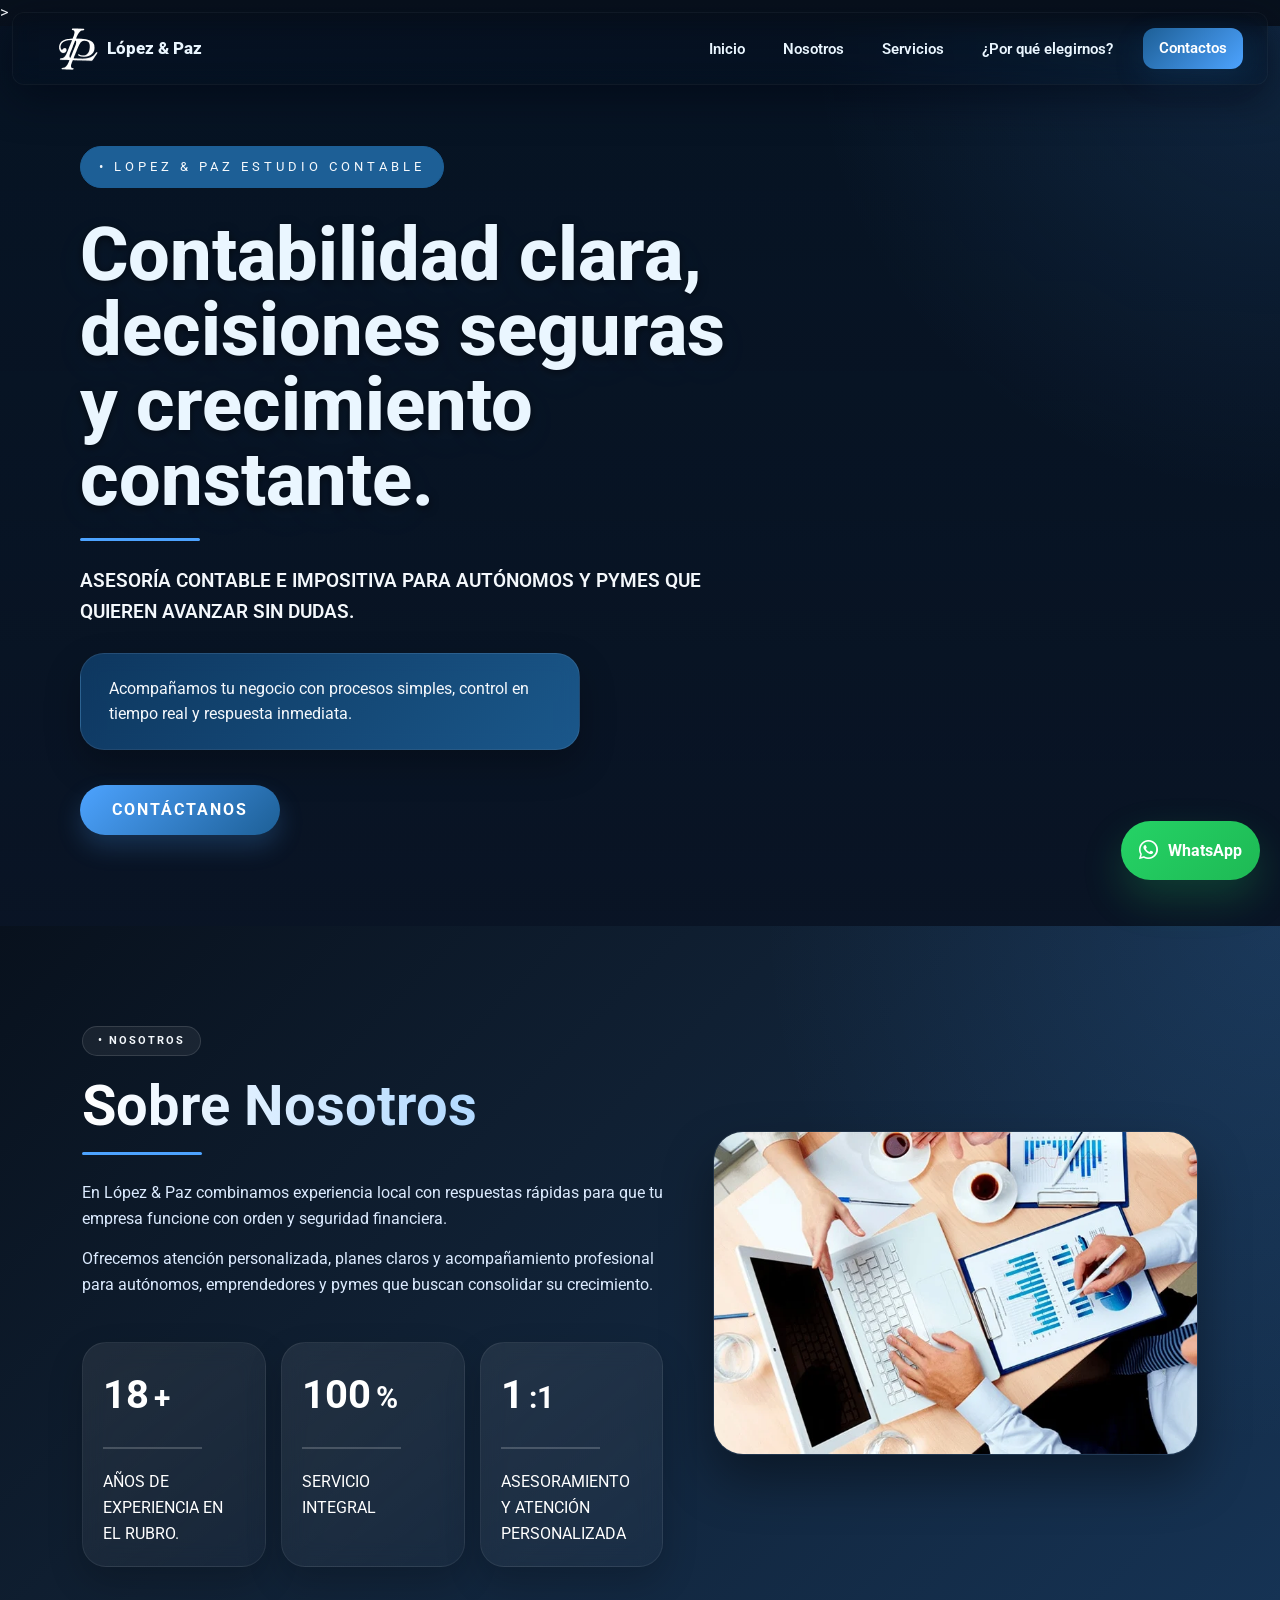
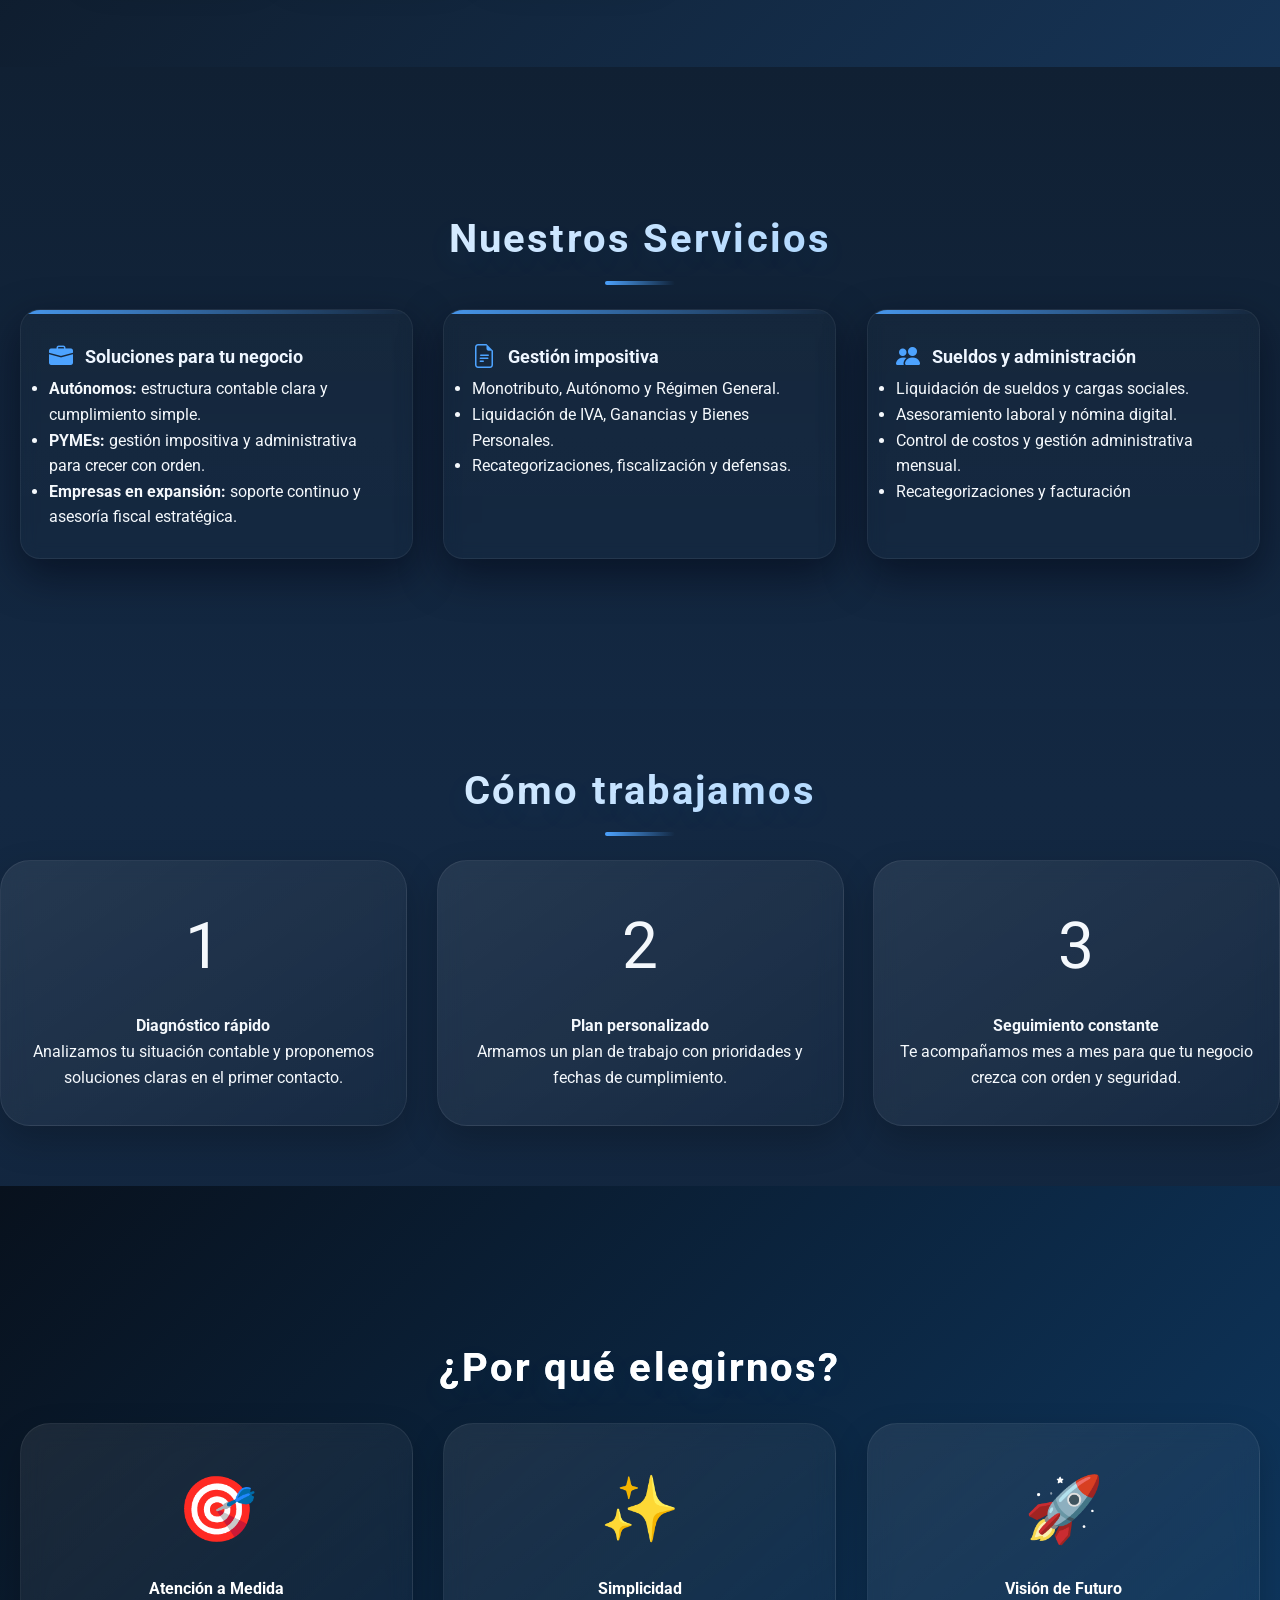
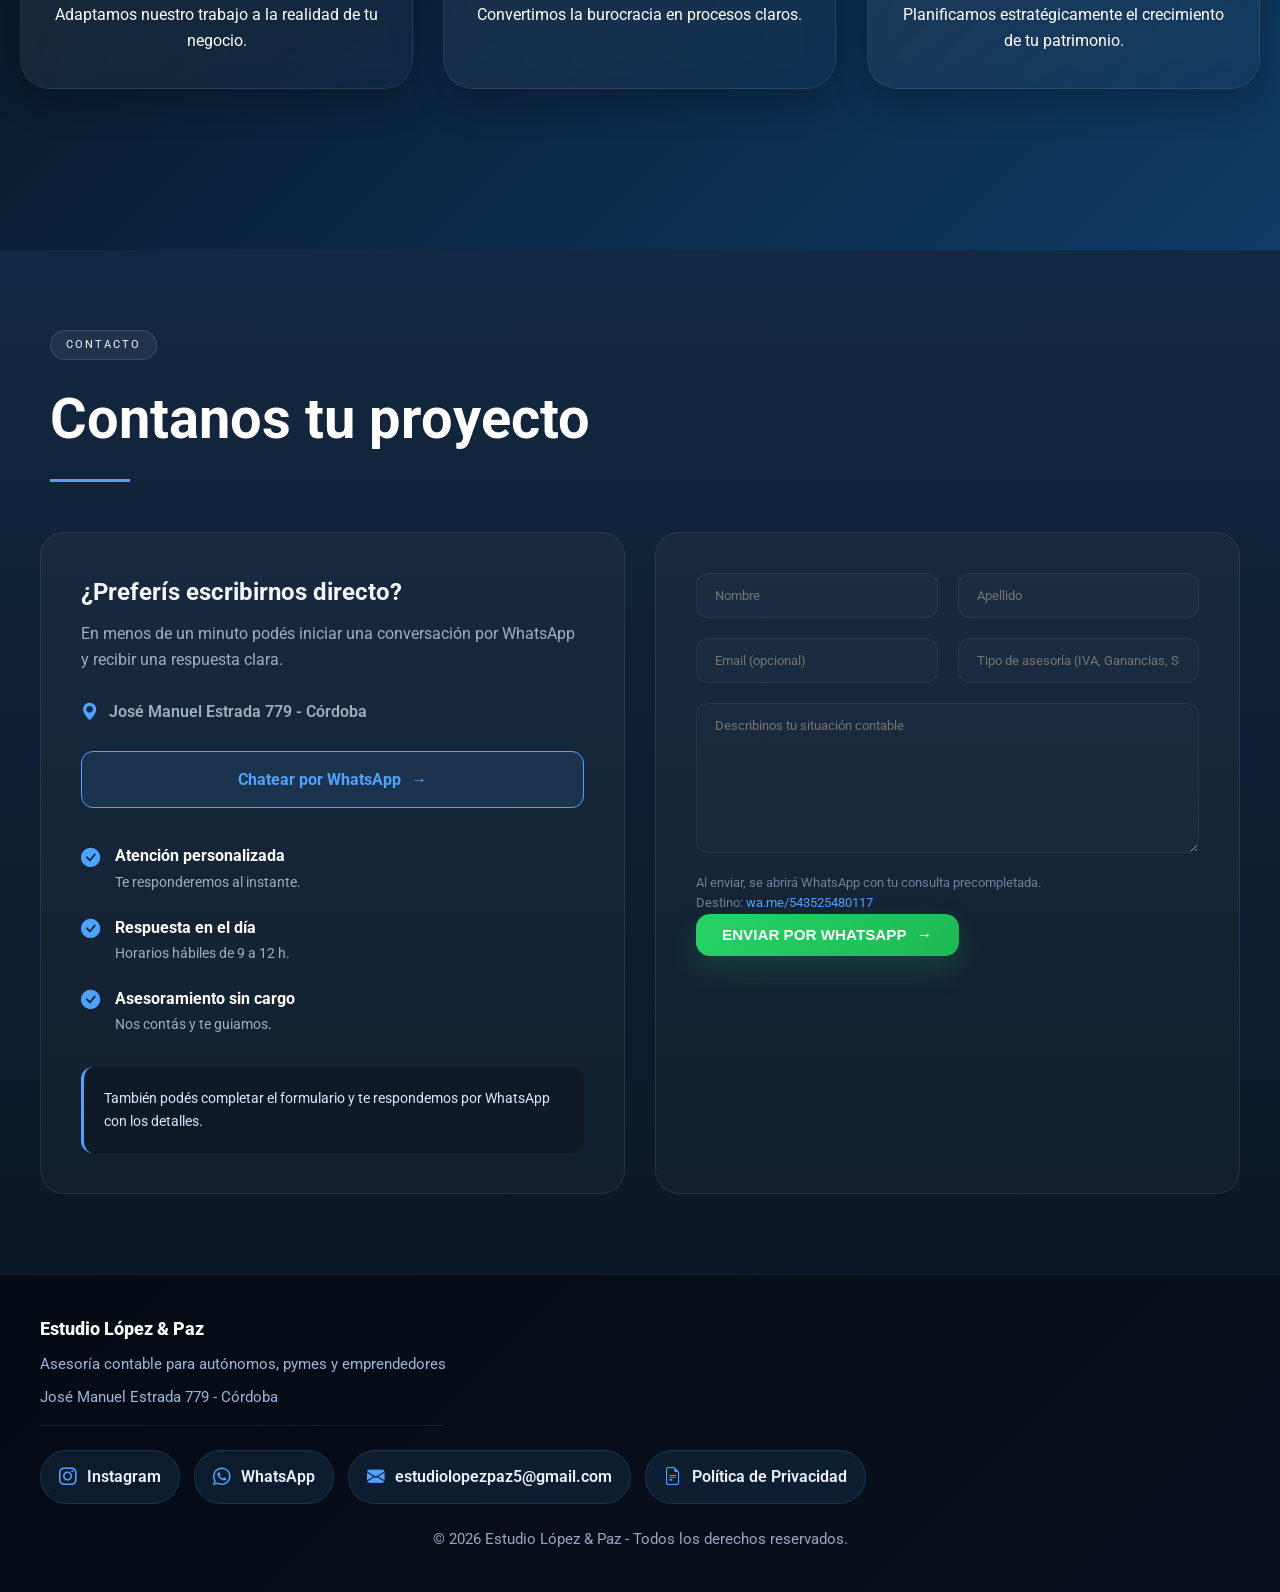
==== commit 3b0f30a1: "correccion separadores css y creacion de archivo individual js" ====
--- a/index.html
+++ b/index.html
@@ -2,44 +2,26 @@
 <html lang="es">
 <head>
     <meta charset="UTF-8">
-    <meta name="viewport" content="width=device-width, initial-scale=1">
-
-    <!-- Google Search Console -->
+    <meta name="viewport" content="width=device-width, initial-scale=1">>
     <meta name="google-site-verification" content="SW-Dc-END-vdyG-ZLdw2yFWFKtHkykvOxunWngqxegE">
-
-    <!-- SEO -->
     <title>Estudio Contable López & Paz | Contadores para Pymes y Autónomos</title>
-
     <meta name="description" content="Estudio Contable López & Paz. Asesoría contable, impositiva y administrativa para autónomos, emprendedores y pymes en Argentina. Atención personalizada y respuestas rápidas.">
-
     <meta name="keywords" content="estudio contable, contador, contabilidad, impuestos, monotributo, IVA, ganancias, sueldos, pymes, autónomos, asesoría contable, Argentina">
-
     <link rel="canonical" href="https://www.estudiolopezpaz.com.ar/">
-
-    <!-- Open Graph -->
     <meta property="og:title" content="Estudio Contable López & Paz">
     <meta property="og:description" content="Asesoría contable para autónomos, emprendedores y pymes en Argentina.">
     <meta property="og:type" content="website">
     <meta property="og:url" content="https://www.estudiolopezpaz.com.ar/">
     <meta property="og:image" content="https://www.estudiolopezpaz.com.ar/assets/estudiologo.png">
     <meta property="og:locale" content="es_AR">
-
-    <!-- Twitter -->
     <meta name="twitter:card" content="summary_large_image">
     <meta name="twitter:title" content="Estudio Contable López & Paz">
     <meta name="twitter:description" content="Asesoría contable e impositiva para pymes y autónomos.">
     <meta name="twitter:image" content="https://www.estudiolopezpaz.com.ar/assets/estudiologo.png">
-
-    <!-- Fonts -->
     <link rel="preconnect" href="https://fonts.googleapis.com">
     <link rel="preconnect" href="https://fonts.gstatic.com" crossorigin>
-
     <link href="https://fonts.googleapis.com/css2?family=Roboto:wght@300;400;700&display=swap" rel="stylesheet">
-
-    <!-- CSS -->
     <link rel="stylesheet" href="./styles/styles.css">
-
-    <!-- Icons -->
     <link rel="stylesheet" href="https://cdn.jsdelivr.net/npm/bootstrap-icons@1.13.1/font/bootstrap-icons.min.css">
 </head>
 <body>
@@ -302,129 +284,7 @@
         WhatsApp
     </a>
 
-    <script>
-    (function(){
-        var headerHeight = parseInt(getComputedStyle(document.documentElement).getPropertyValue('--header-height')) || 92;
-
-        // Smooth wheel / touchpad scroll
-        var current = window.scrollY || 0;
-        var target = current;
-        var ease = 0.12;
-        var ticking = false;
-
-        function maxScroll(){ return Math.max(0, document.documentElement.scrollHeight - window.innerHeight); }
-
-        function raf(){
-            current += (target - current) * ease;
-            if (Math.abs(target - current) < 0.5) {
-                current = target;
-                window.scrollTo(0, current);
-                ticking = false;
-                return;
-            }
-            window.scrollTo(0, current);
-            requestAnimationFrame(raf);
-        }
-
-        window.addEventListener('wheel', function(e){
-            // only when the user uses wheel / touchpad
-            if (e.ctrlKey) return; // allow zoom gestures
-            e.preventDefault();
-            target += e.deltaY;
-            if (target < 0) target = 0;
-            var mx = maxScroll(); if (target > mx) target = mx;
-            if (!ticking){ ticking = true; requestAnimationFrame(raf); }
-        }, {passive:false});
-
-        // Sync when user interacts with scrollbar or keyboard
-        window.addEventListener('scroll', function(){
-            if (!ticking){ current = window.scrollY; target = current; }
-        }, {passive:true});
-
-        // Anchor clicks: set target instead of abrupt jump
-        document.querySelectorAll('a[href^="#"]').forEach(function(anchor){
-            anchor.addEventListener('click', function(e){
-                var href = this.getAttribute('href');
-                if (!href || href === '#') return;
-                var id = href.split('#')[1];
-                var el = document.getElementById(id);
-                if (el){
-                    e.preventDefault();
-                    var top = el.getBoundingClientRect().top + window.pageYOffset - headerHeight - 12;
-                    target = Math.max(0, Math.min(top, maxScroll()));
-                    if (!ticking){ ticking = true; requestAnimationFrame(raf); }
-                    history.pushState(null, '', '#'+id);
-                }
-            });
-        });
-
-        // keep target in bounds on resize
-        window.addEventListener('resize', function(){ if (target > maxScroll()) target = maxScroll(); });
-
-        // Nav toggle behavior (mobile)
-        var navToggle = document.querySelector('.nav-toggle');
-        var navContainer = document.querySelector('.nav-container');
-        var mainNav = document.querySelector('.main-nav');
-        if (navToggle && navContainer) {
-            navToggle.addEventListener('click', function(){
-                var isOpen = navContainer.classList.toggle('open');
-                this.setAttribute('aria-expanded', isOpen);
-            });
-            if (mainNav) {
-                mainNav.querySelectorAll('a').forEach(function(a){
-                    a.addEventListener('click', function(){
-                        navContainer.classList.remove('open');
-                        navToggle.setAttribute('aria-expanded', 'false');
-                    });
-                });
-            }
-            window.addEventListener('resize', function(){ if (window.innerWidth > 768) { navContainer.classList.remove('open'); navToggle.setAttribute('aria-expanded', 'false'); } });
-        }
-
-        // WhatsApp envio desde el formulario
-        var formContact = document.getElementById('contactos');
-        if (formContact) {
-            var whatsappNumber = '543525480117';
-            formContact.addEventListener('submit', function(event) {
-                event.preventDefault();
-
-                var nombre = this.nombre.value.trim();
-                var apellido = this.apellido.value.trim();
-                var email = this.email.value.trim();
-                var ubicacion = this.ubicacion.value.trim();
-                var mensaje = this.mensaje.value.trim();
-
-                if (!mensaje) {
-                    alert('Por favor, escribí tu consulta antes de enviar.');
-                    this.mensaje.focus();
-                    return;
-                }
-
-                var lines = [];
-                if (nombre || apellido) {
-                    lines.push('Hola, soy ' + [nombre, apellido].filter(Boolean).join(' '));
-                } else {
-                    lines.push('Hola, soy un potencial cliente.');
-                }
-                if (ubicacion) {
-                    lines.push('Consulto sobre: ' + ubicacion);
-                }
-                if (email) {
-                    lines.push('Email: ' + email);
-                }
-                lines.push('Mensaje: ' + mensaje);
-
-                var whatsappText = encodeURIComponent(lines.join('\n'));
-                var whatsappUrl = 'https://wa.me/' + whatsappNumber + '?text=' + whatsappText;
-
-                window.open(whatsappUrl, '_blank');
-            });
-        }
-    })();
-
-    </script>
-    
-    </a>
+    <script src="./js/main.js"></script>
 
 </body>
 </html>
--- a/styles/styles.css
+++ b/styles/styles.css
@@ -28,7 +28,7 @@
     overflow-x: hidden;
 }
 
-/* NAVIGATION */
+/* nav */
 
 .nav-container {
     display: flex;
@@ -88,7 +88,7 @@
     transform: translateY(-2px);
 }
 
-/* nav toggle (mobile) */
+/* nav barra */
 .nav-toggle { display:none; background:transparent; border:0; cursor:pointer; }
 .nav-toggle span, .nav-toggle span::before, .nav-toggle span::after { display:block; height:3px; width:22px; background:#eaf6ff; border-radius:3px; position:relative; transition:transform .2s ease, opacity .18s ease; }
 .nav-toggle span::before, .nav-toggle span::after { content:''; position:absolute; left:0; }
@@ -109,7 +109,7 @@
 
 .nav-contact a { color: var(--white) !important; padding: 8px 16px; display:inline-flex; align-items:center; }
 
-/* HERO */
+/* hero */
 
 .hero {
     width: 100%;
@@ -329,7 +329,7 @@
     }
 }
 
-/* NOSOTROS */
+/* nosotros */
 
 .nosotros {
     background:
@@ -461,7 +461,7 @@
     margin: 20px 0;
 }
 
-/* MAIN CONTENT */
+/* main */
 
 main {
     max-width: 100%;
@@ -495,7 +495,7 @@
     color: #8dc7ff;
 }
 
-/* SERVICIOS */
+/* servicios */
 
 #servicios {
     background:
@@ -557,7 +557,7 @@
     font-size: 1.5rem; color: var(--accent); 
 }
 
-/* FEATURES */
+/* cards */
 
 #por-que-elegirnos {
     background:
@@ -597,7 +597,7 @@
 }
 
 
-/* IMAGES */
+/* imagenes */
 
 .mi-logo {
     display: block;
@@ -618,7 +618,7 @@
     box-shadow: var(--shadow);
 }
 
-/* CONTACTOS */
+/* contactos */
 
 .contact-section {
     padding: 80px 20px;
@@ -762,7 +762,7 @@
     border-left: 3px solid var(--accent);
 }
 
-/* Formulario Estilo Imagen */
+/* Formulario */
 .contact-form-card form {
     display: flex;
     flex-direction: column;
@@ -819,7 +819,7 @@
     text-decoration: none;
 }
 
-/* WHATSAPP FLOAT */
+/* wsp float */
 
 .whatsapp-btn {
     background: linear-gradient(135deg,#25d366,#1eb954);
@@ -955,18 +955,16 @@
     }
 }
 
-/* SCROLL  */
+/* scroll  */
 
 html {
     scroll-behavior: smooth;
 }
 
-/* ensure anchors don't hide under the fixed header */
 section, [id] {
     scroll-margin-top: calc(var(--header-height) + 16px);
 }
 
-/* Custom scrollbar for modern browsers */
 ::-webkit-scrollbar {
     width: 12px;
 }
@@ -980,13 +978,12 @@
     border-radius: 999px;
 }
 
-/* Firefox */
 html {
     scrollbar-width: thin;
     scrollbar-color: var(--accent) transparent;
 }
 
-/* RESPONSIVE */
+/* responsive */
 
 @media (max-width: 768px) {
 
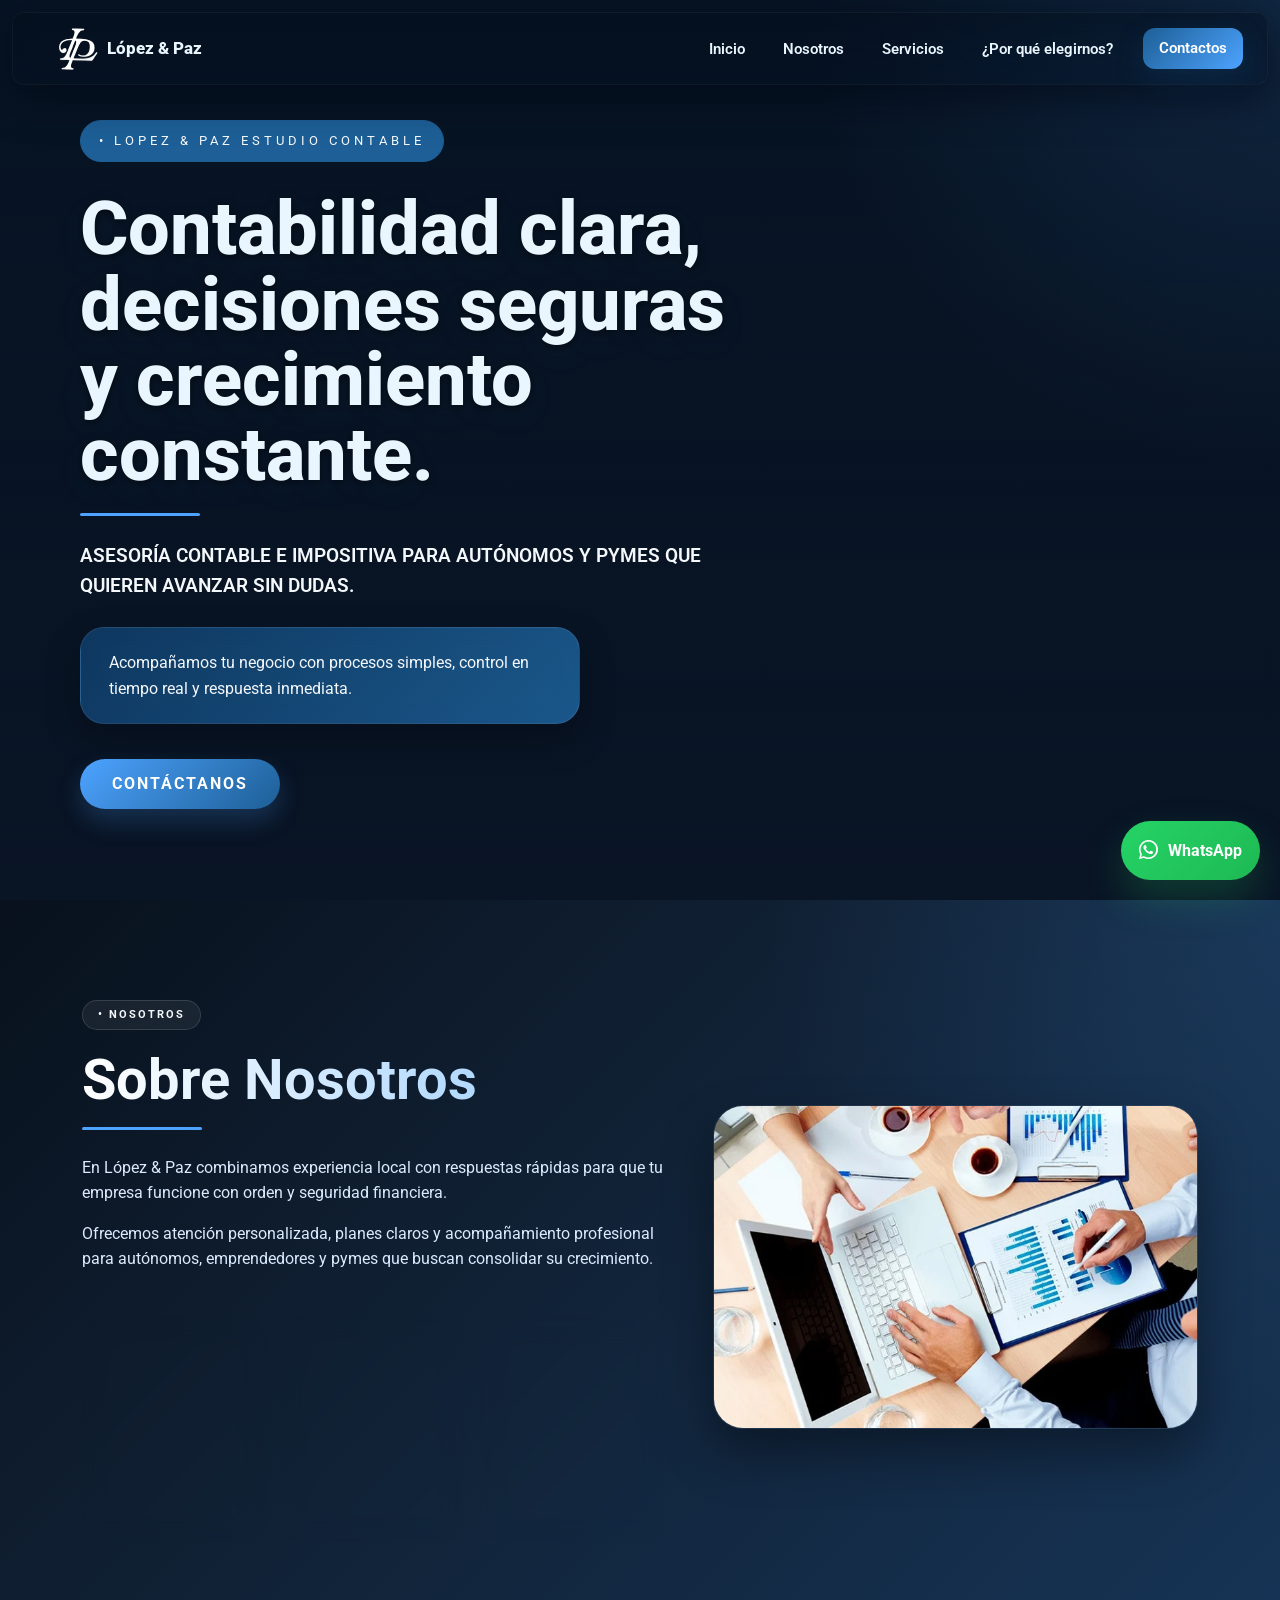
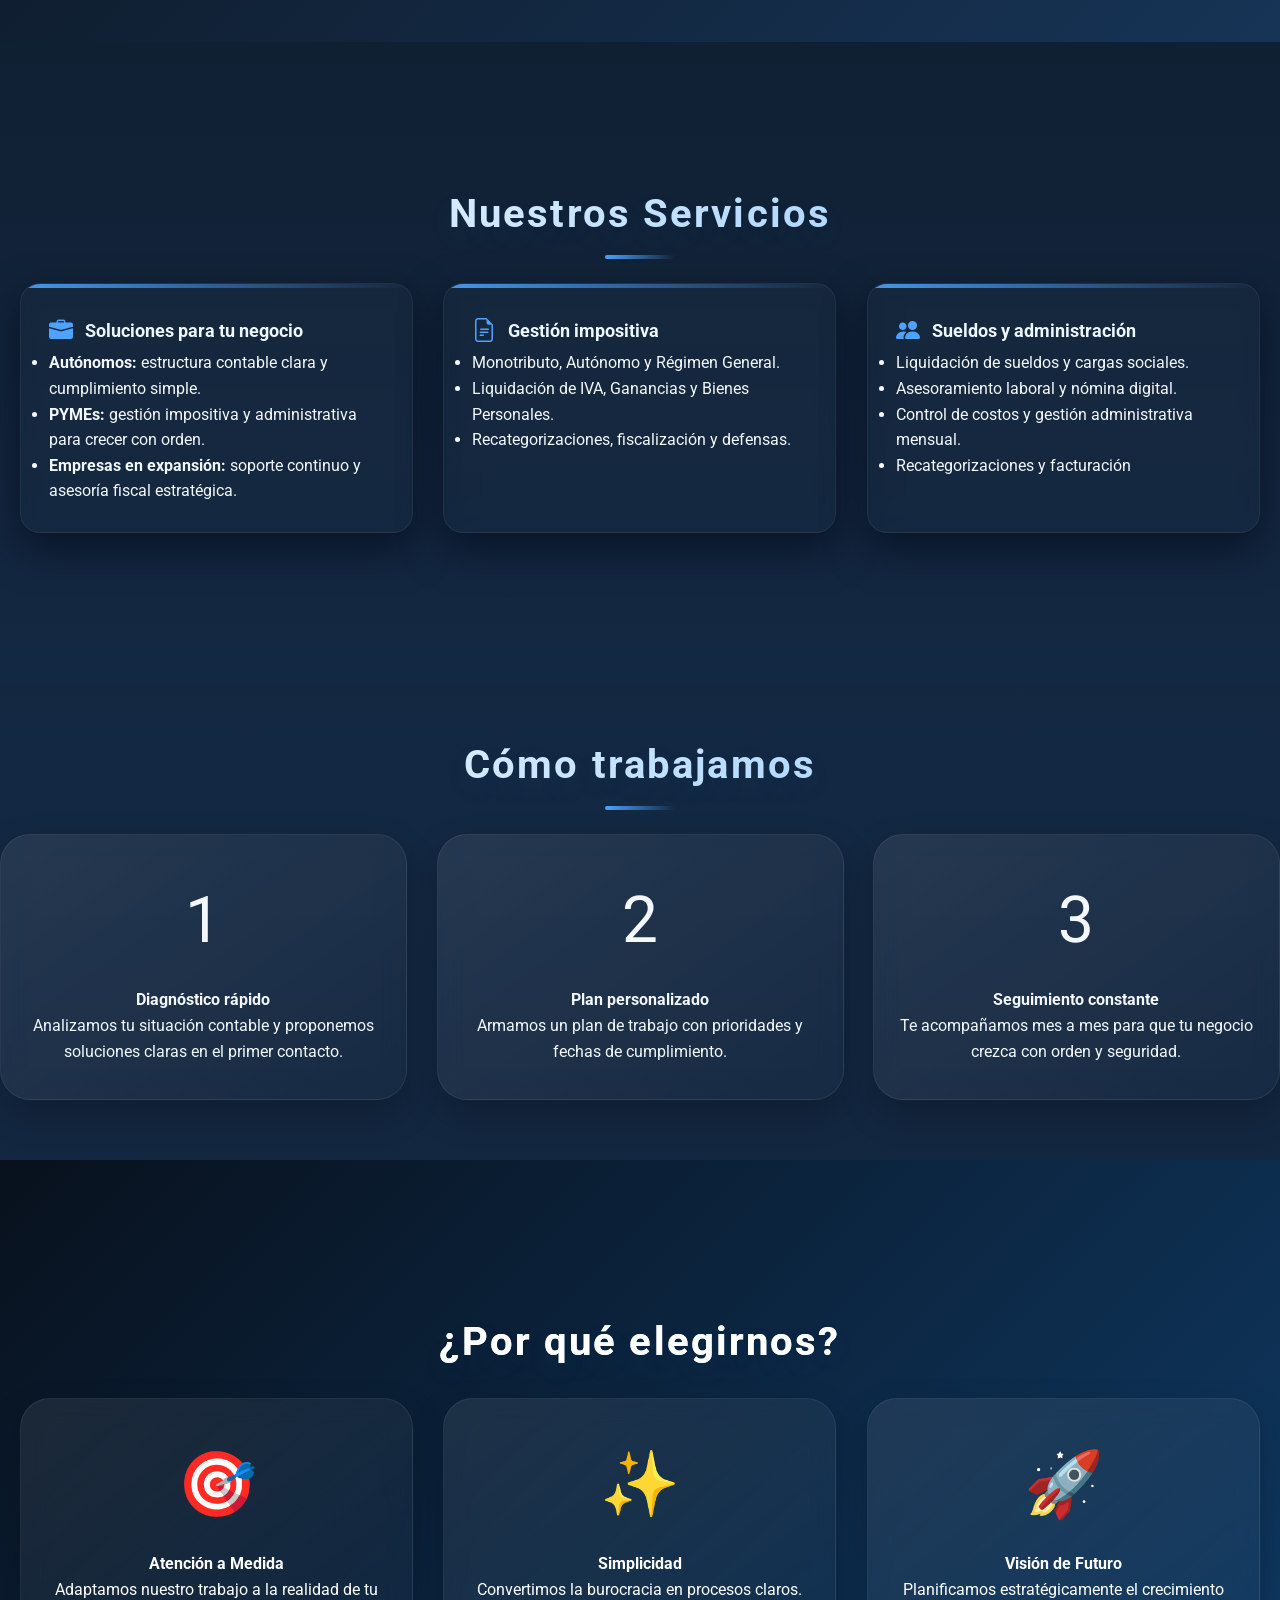
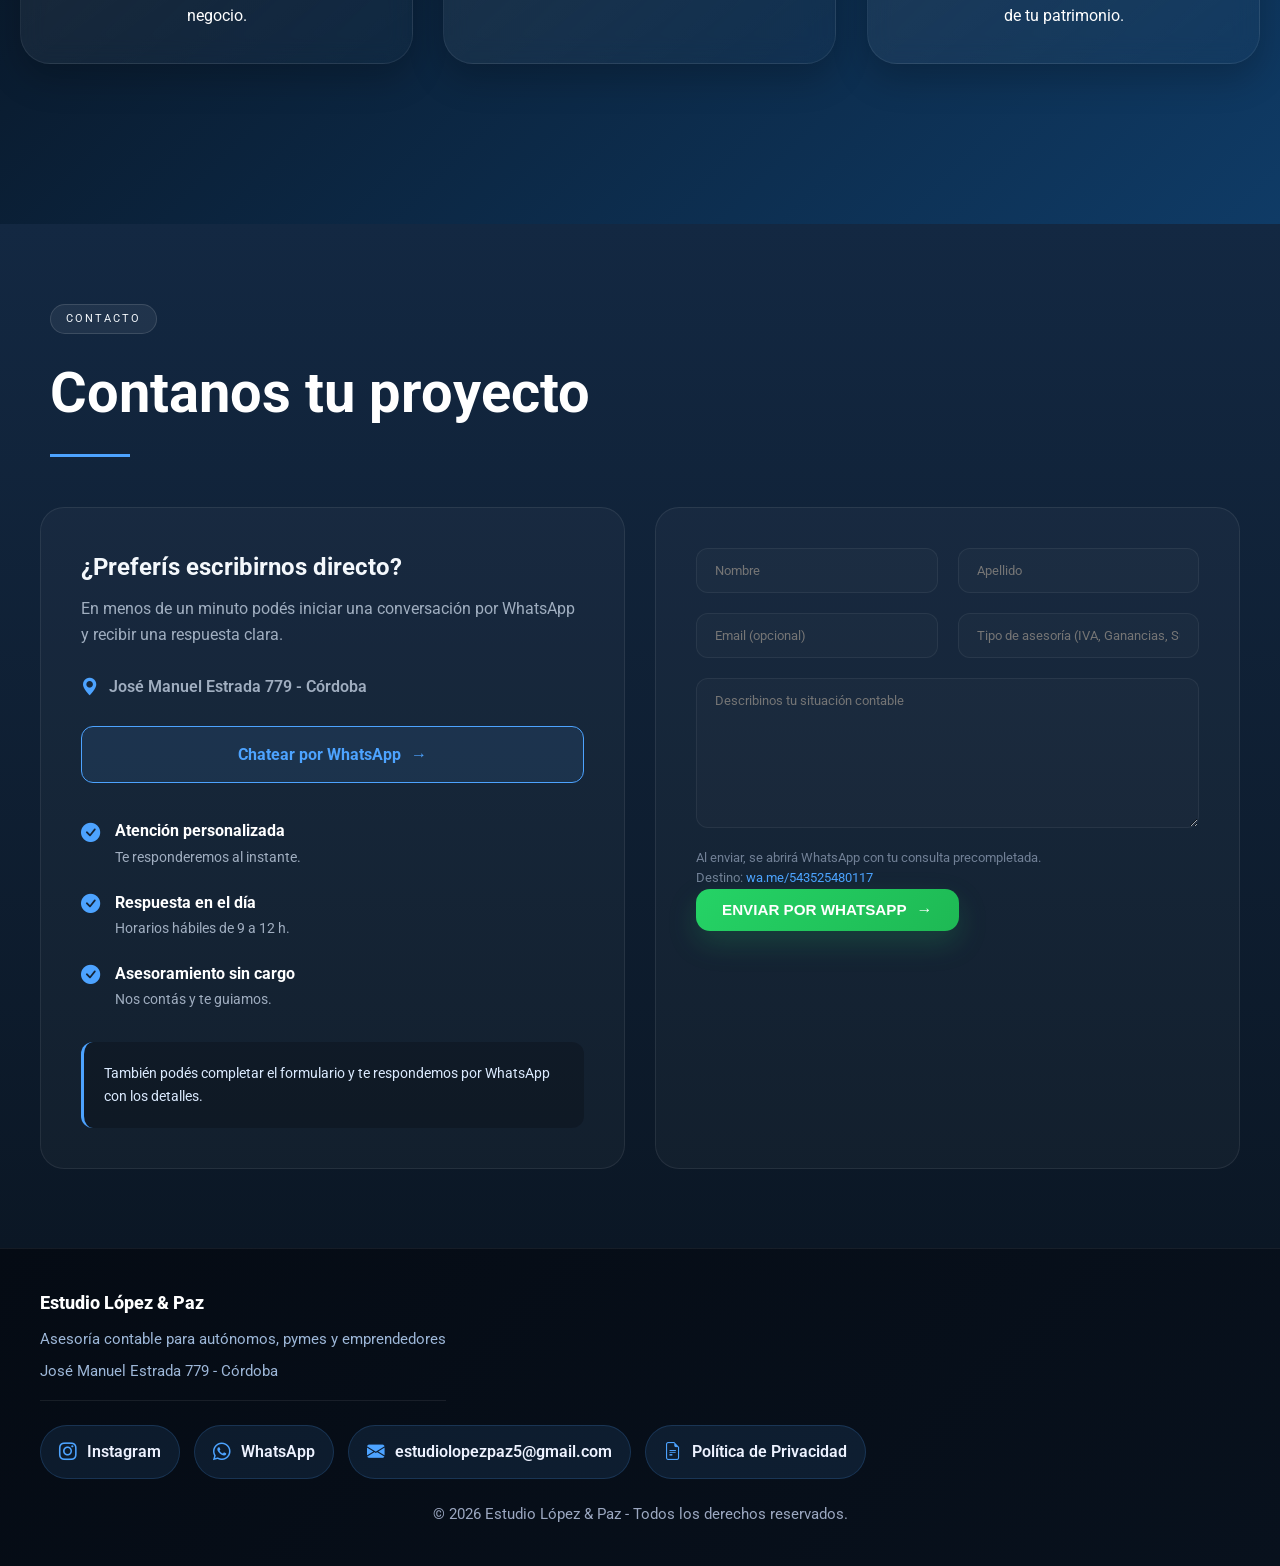
==== commit fd76e802: "correcion error html" ====
--- a/index.html
+++ b/index.html
@@ -2,7 +2,7 @@
 <html lang="es">
 <head>
     <meta charset="UTF-8">
-    <meta name="viewport" content="width=device-width, initial-scale=1">>
+    <meta name="viewport" content="width=device-width, initial-scale=1">
     <meta name="google-site-verification" content="SW-Dc-END-vdyG-ZLdw2yFWFKtHkykvOxunWngqxegE">
     <title>Estudio Contable López & Paz | Contadores para Pymes y Autónomos</title>
     <meta name="description" content="Estudio Contable López & Paz. Asesoría contable, impositiva y administrativa para autónomos, emprendedores y pymes en Argentina. Atención personalizada y respuestas rápidas.">
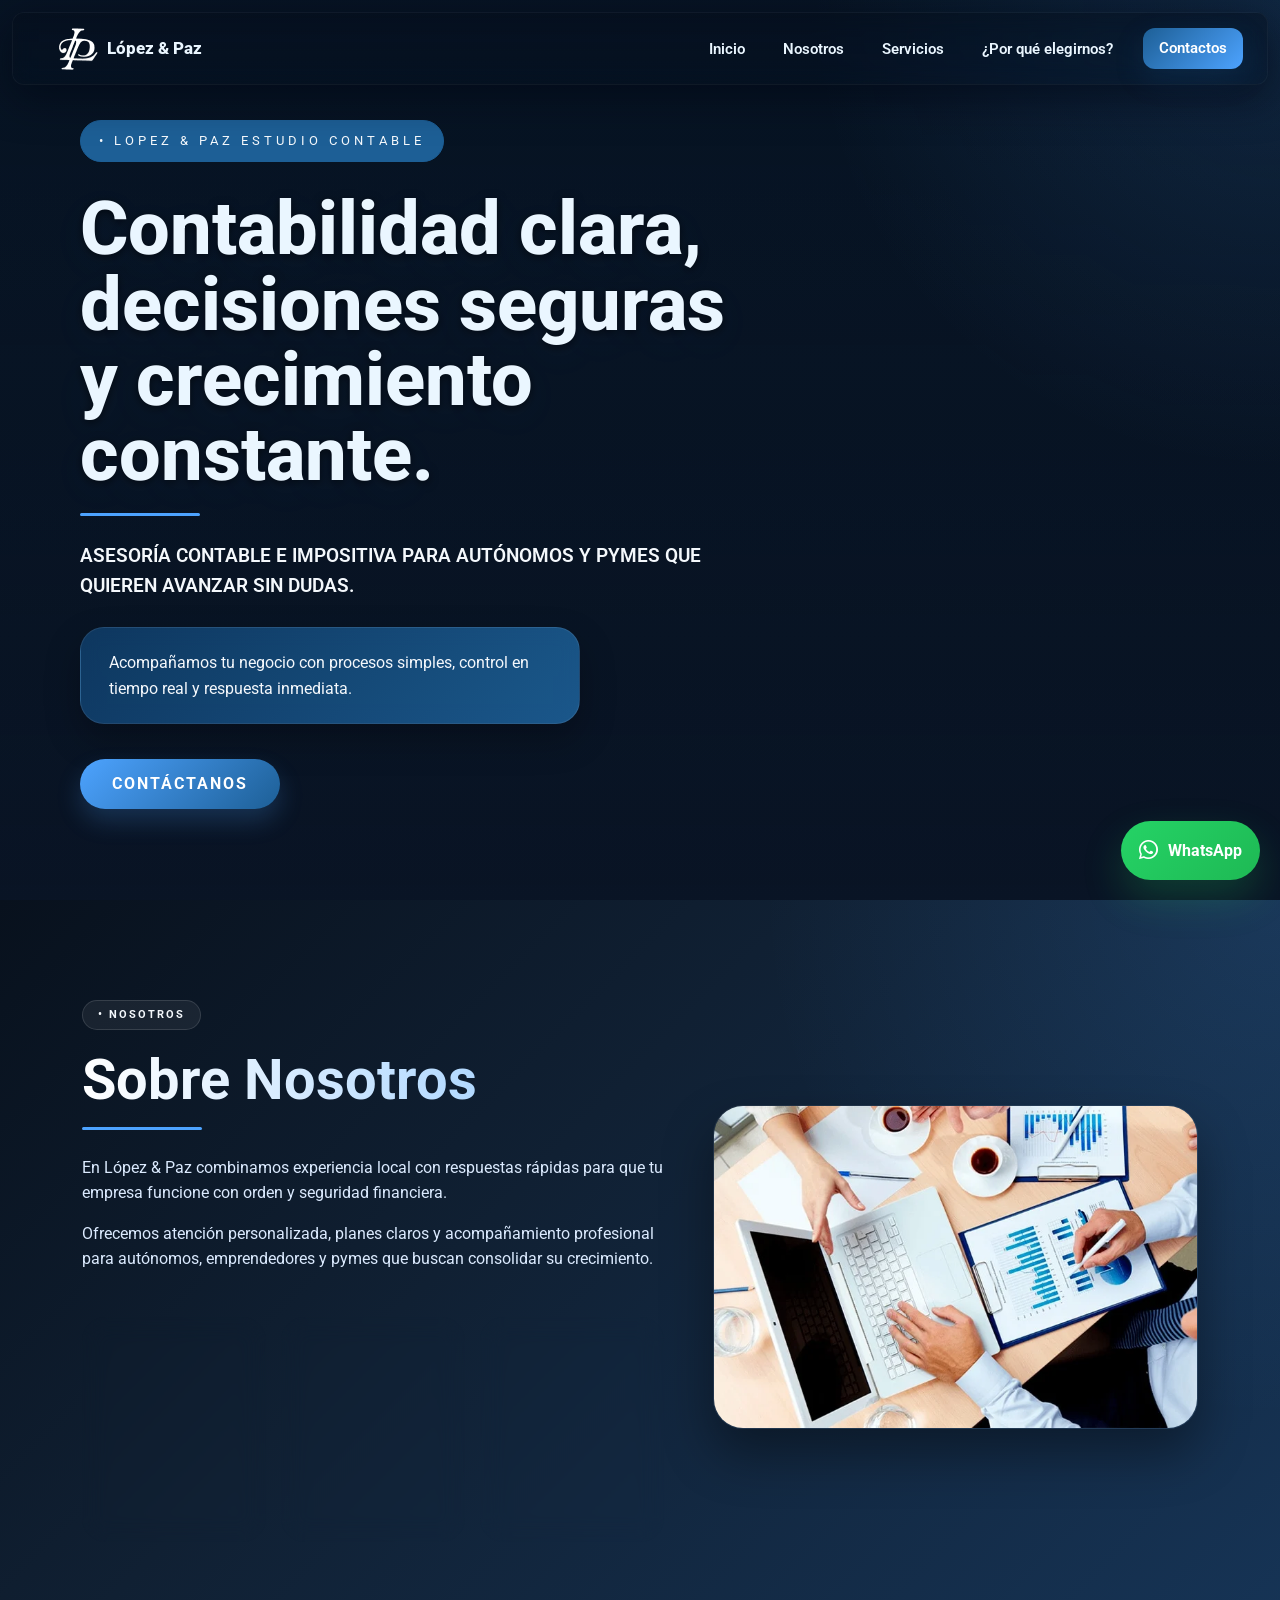
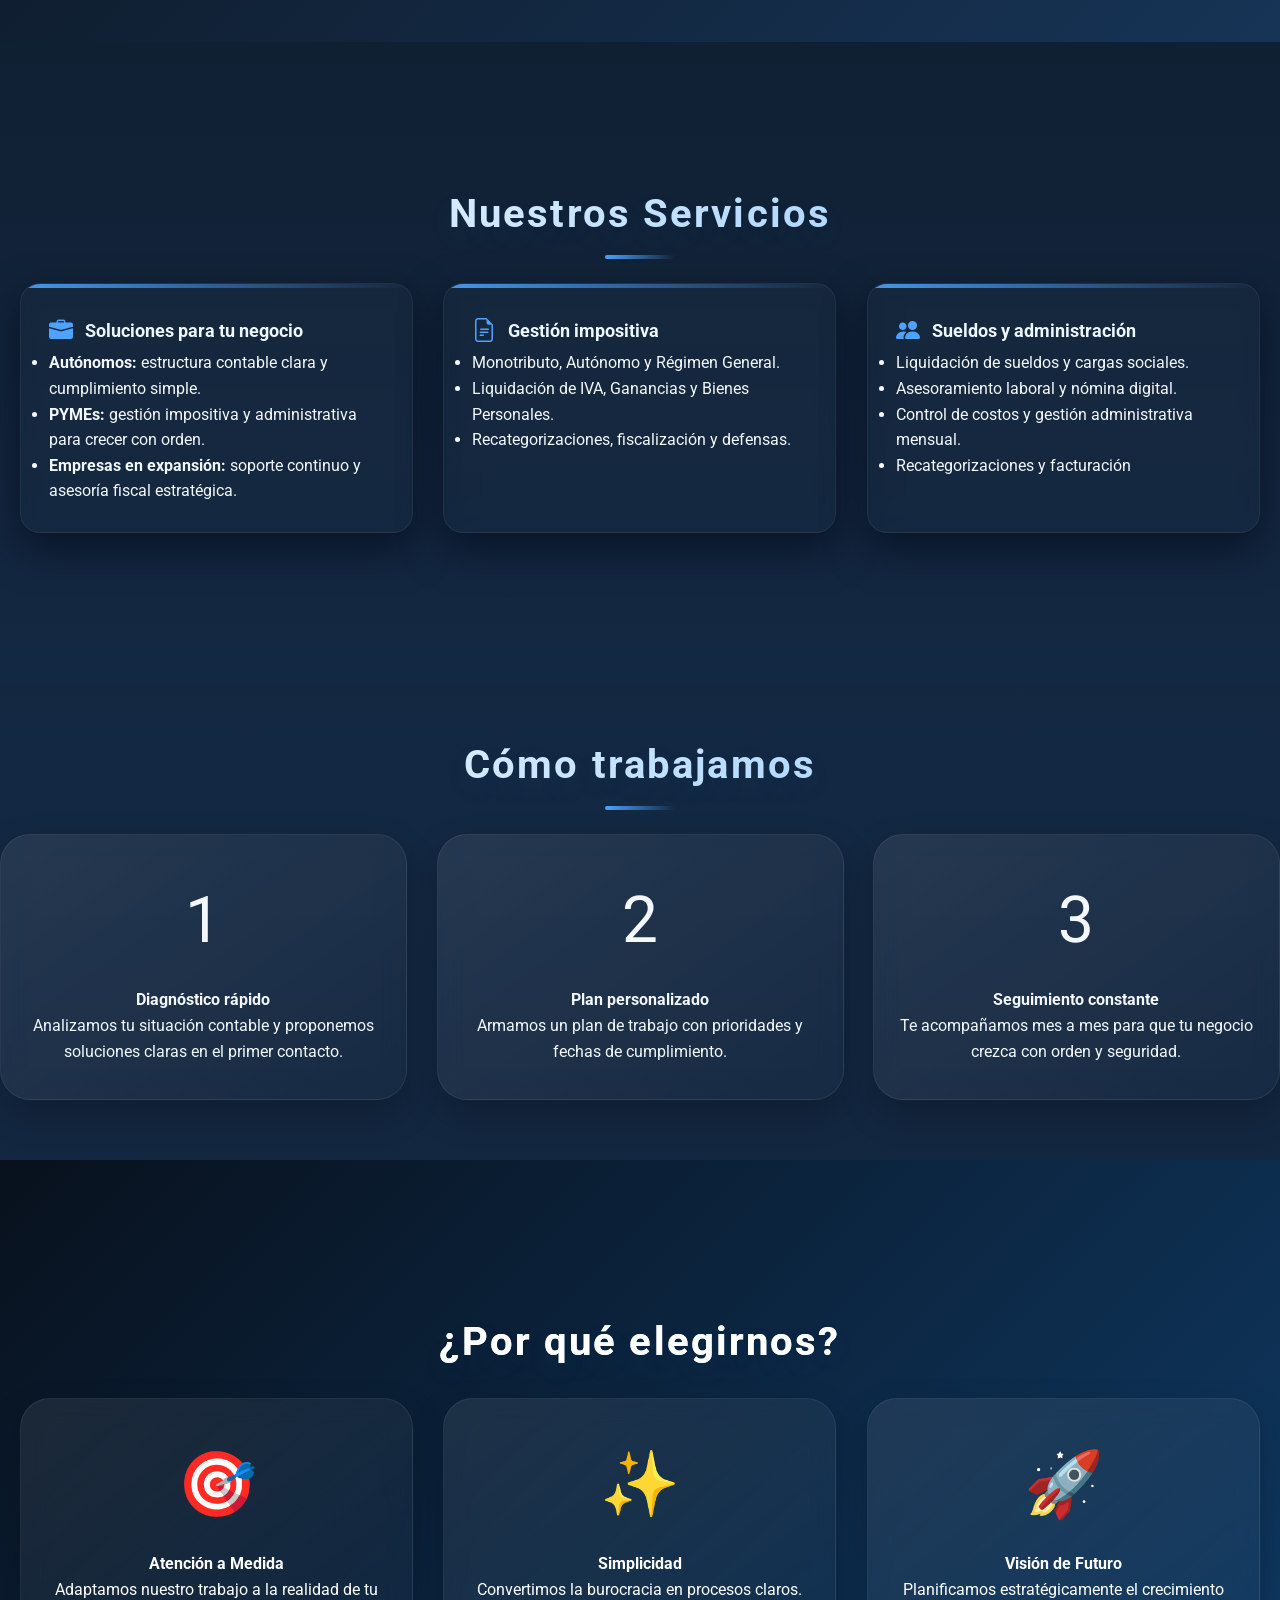
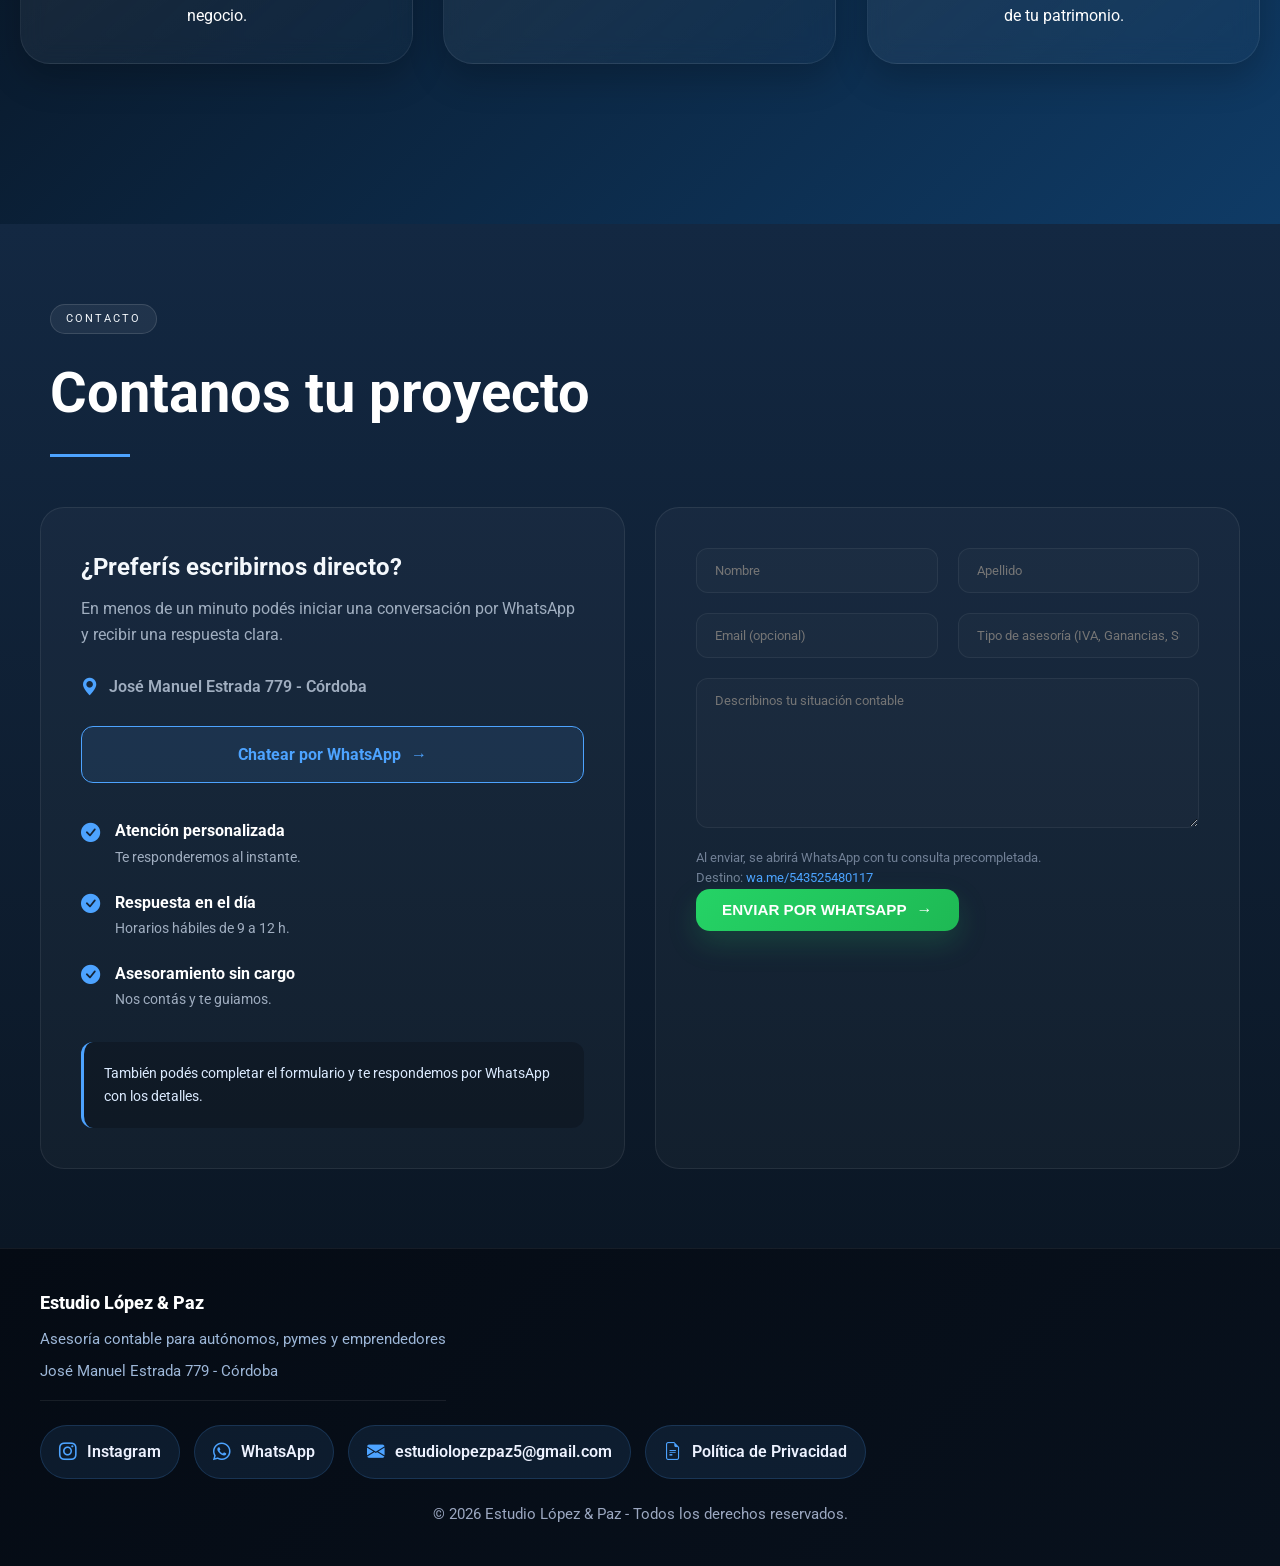
==== commit 4d7b3fa6: "logo del estudio agregado" ====
--- a/index.html
+++ b/index.html
@@ -18,6 +18,7 @@
     <meta name="twitter:title" content="Estudio Contable López & Paz">
     <meta name="twitter:description" content="Asesoría contable e impositiva para pymes y autónomos.">
     <meta name="twitter:image" content="https://www.estudiolopezpaz.com.ar/assets/estudiologo.png">
+    <link rel="icon" type="image/webp" href="./assets/lopez_paz_monograma_blanco.webp">
     <link rel="preconnect" href="https://fonts.googleapis.com">
     <link rel="preconnect" href="https://fonts.gstatic.com" crossorigin>
     <link href="https://fonts.googleapis.com/css2?family=Roboto:wght@300;400;700&display=swap" rel="stylesheet">
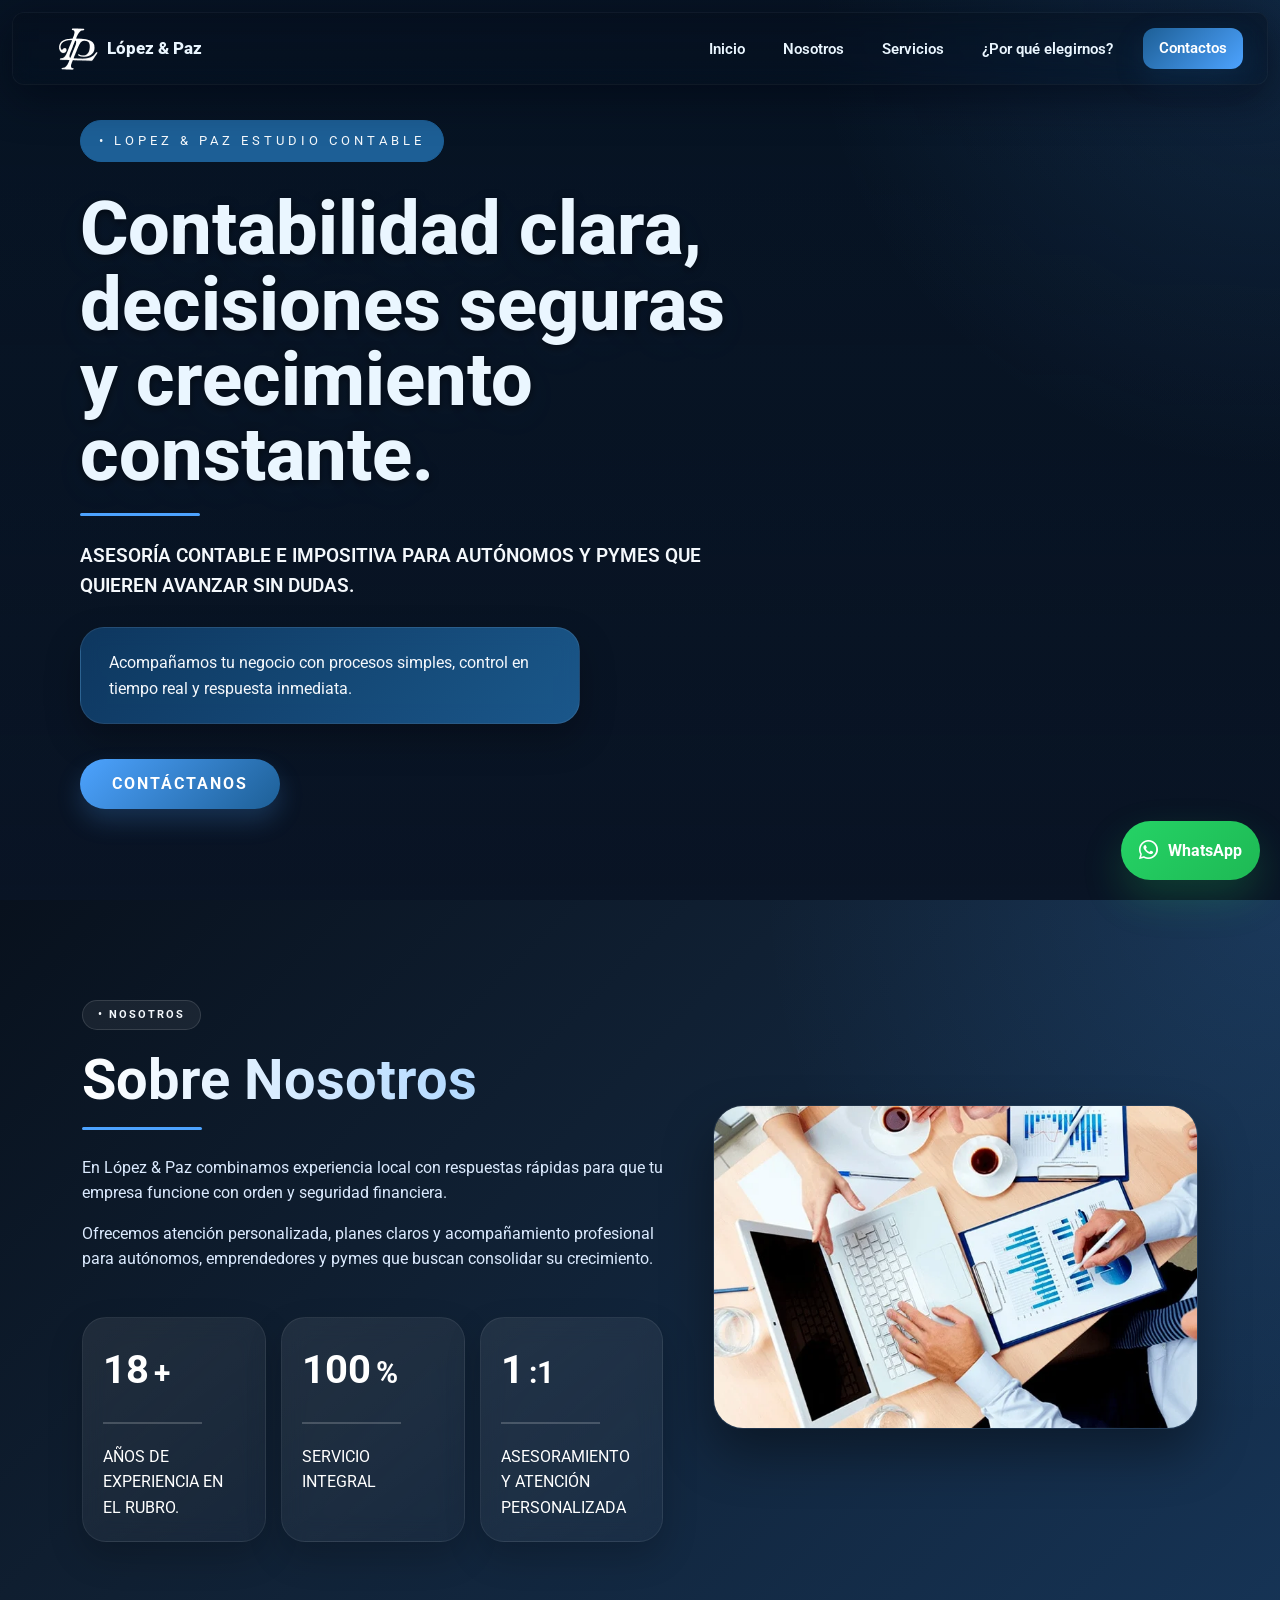
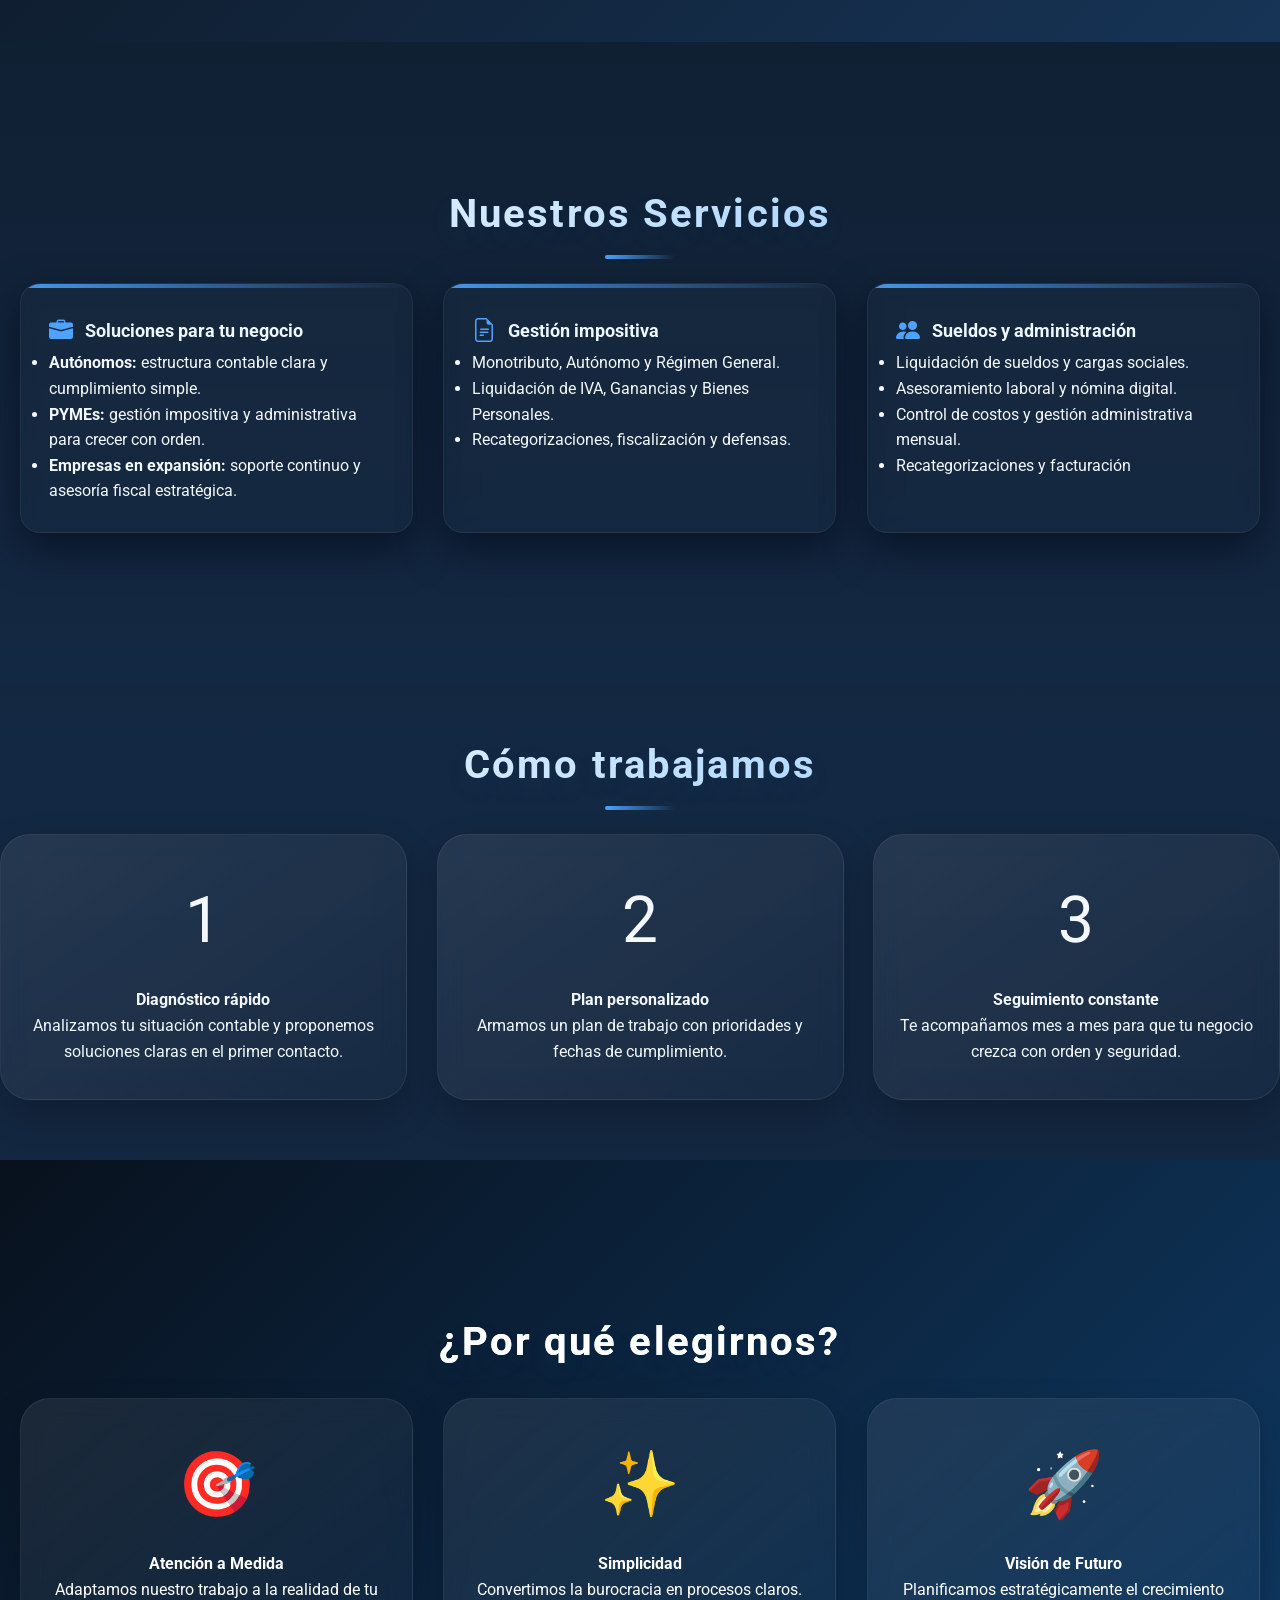
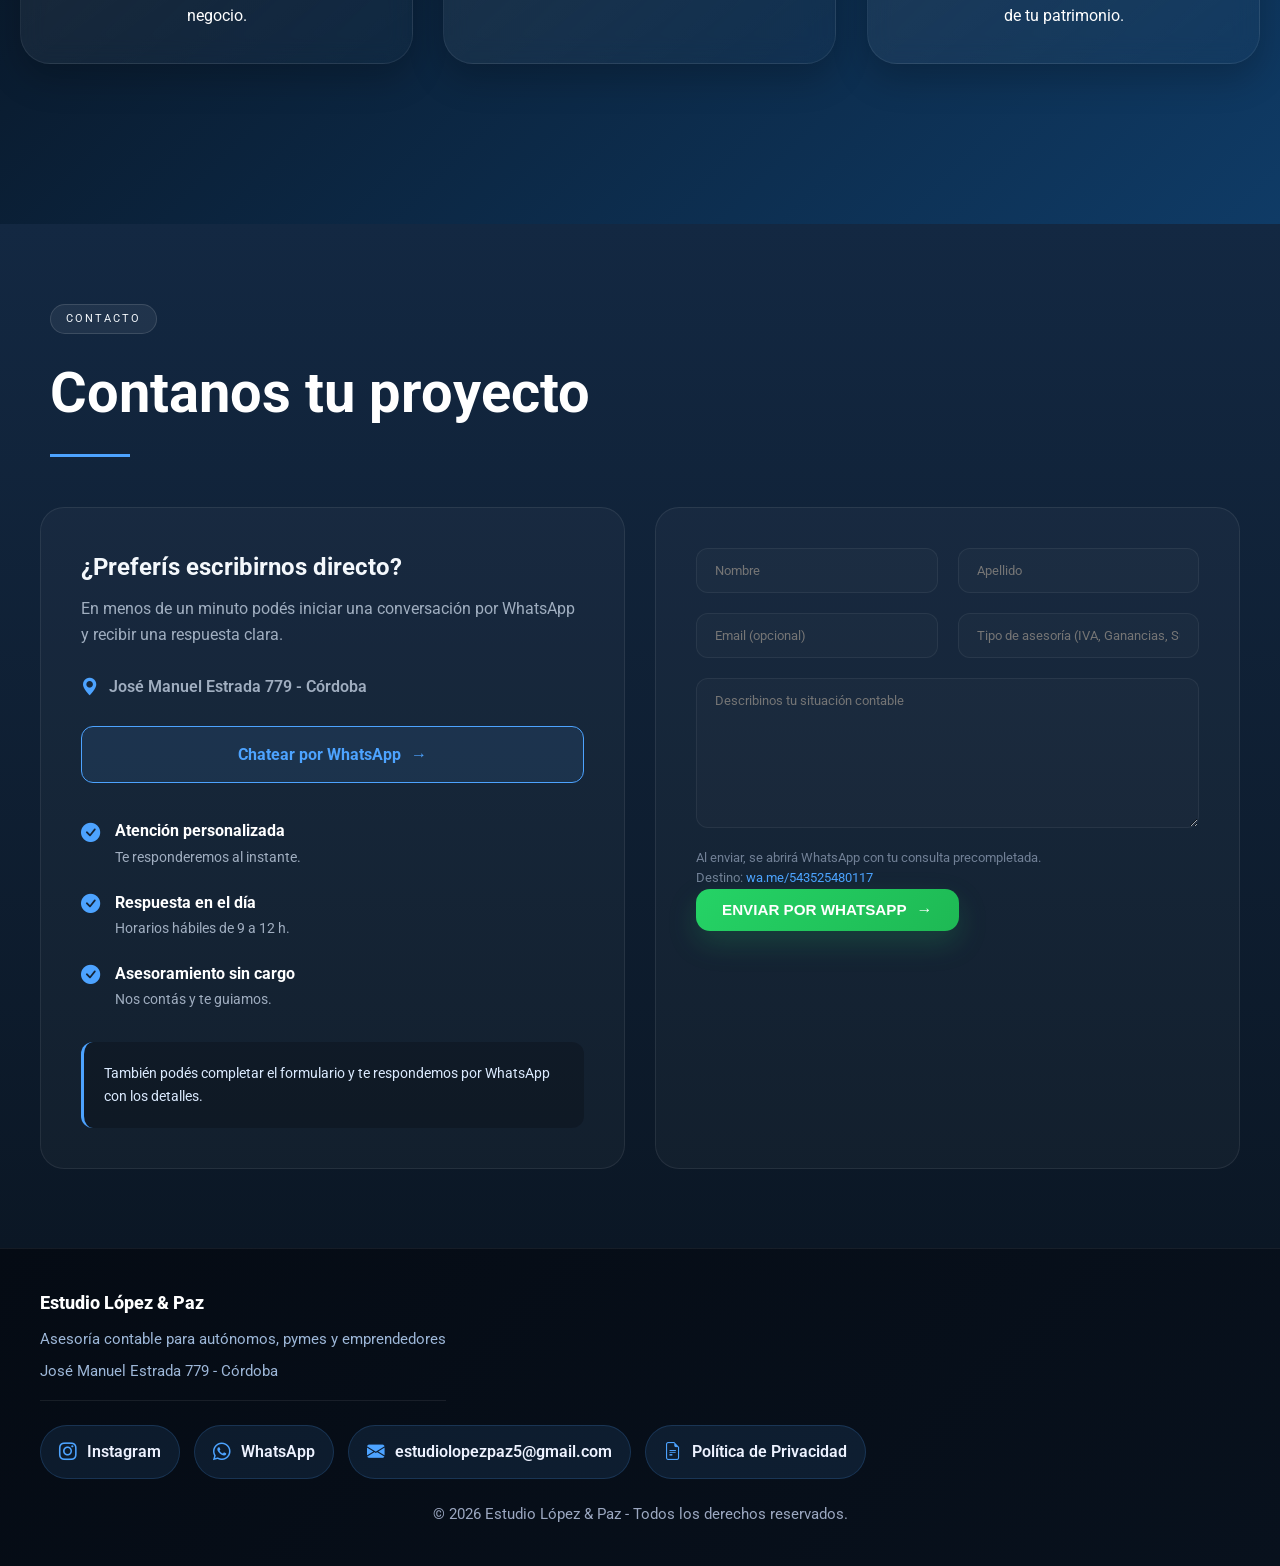
==== commit eedee0e6: "logo del estudio agregado 2" ====
--- a/index.html
+++ b/index.html
@@ -18,6 +18,7 @@
     <meta name="twitter:title" content="Estudio Contable López & Paz">
     <meta name="twitter:description" content="Asesoría contable e impositiva para pymes y autónomos.">
     <meta name="twitter:image" content="https://www.estudiolopezpaz.com.ar/assets/estudiologo.png">
+    <link rel="icon" type="image/png" href="./assets/favicon.png">
     <link rel="icon" type="image/webp" href="./assets/lopez_paz_monograma_blanco.webp">
     <link rel="preconnect" href="https://fonts.googleapis.com">
     <link rel="preconnect" href="https://fonts.gstatic.com" crossorigin>
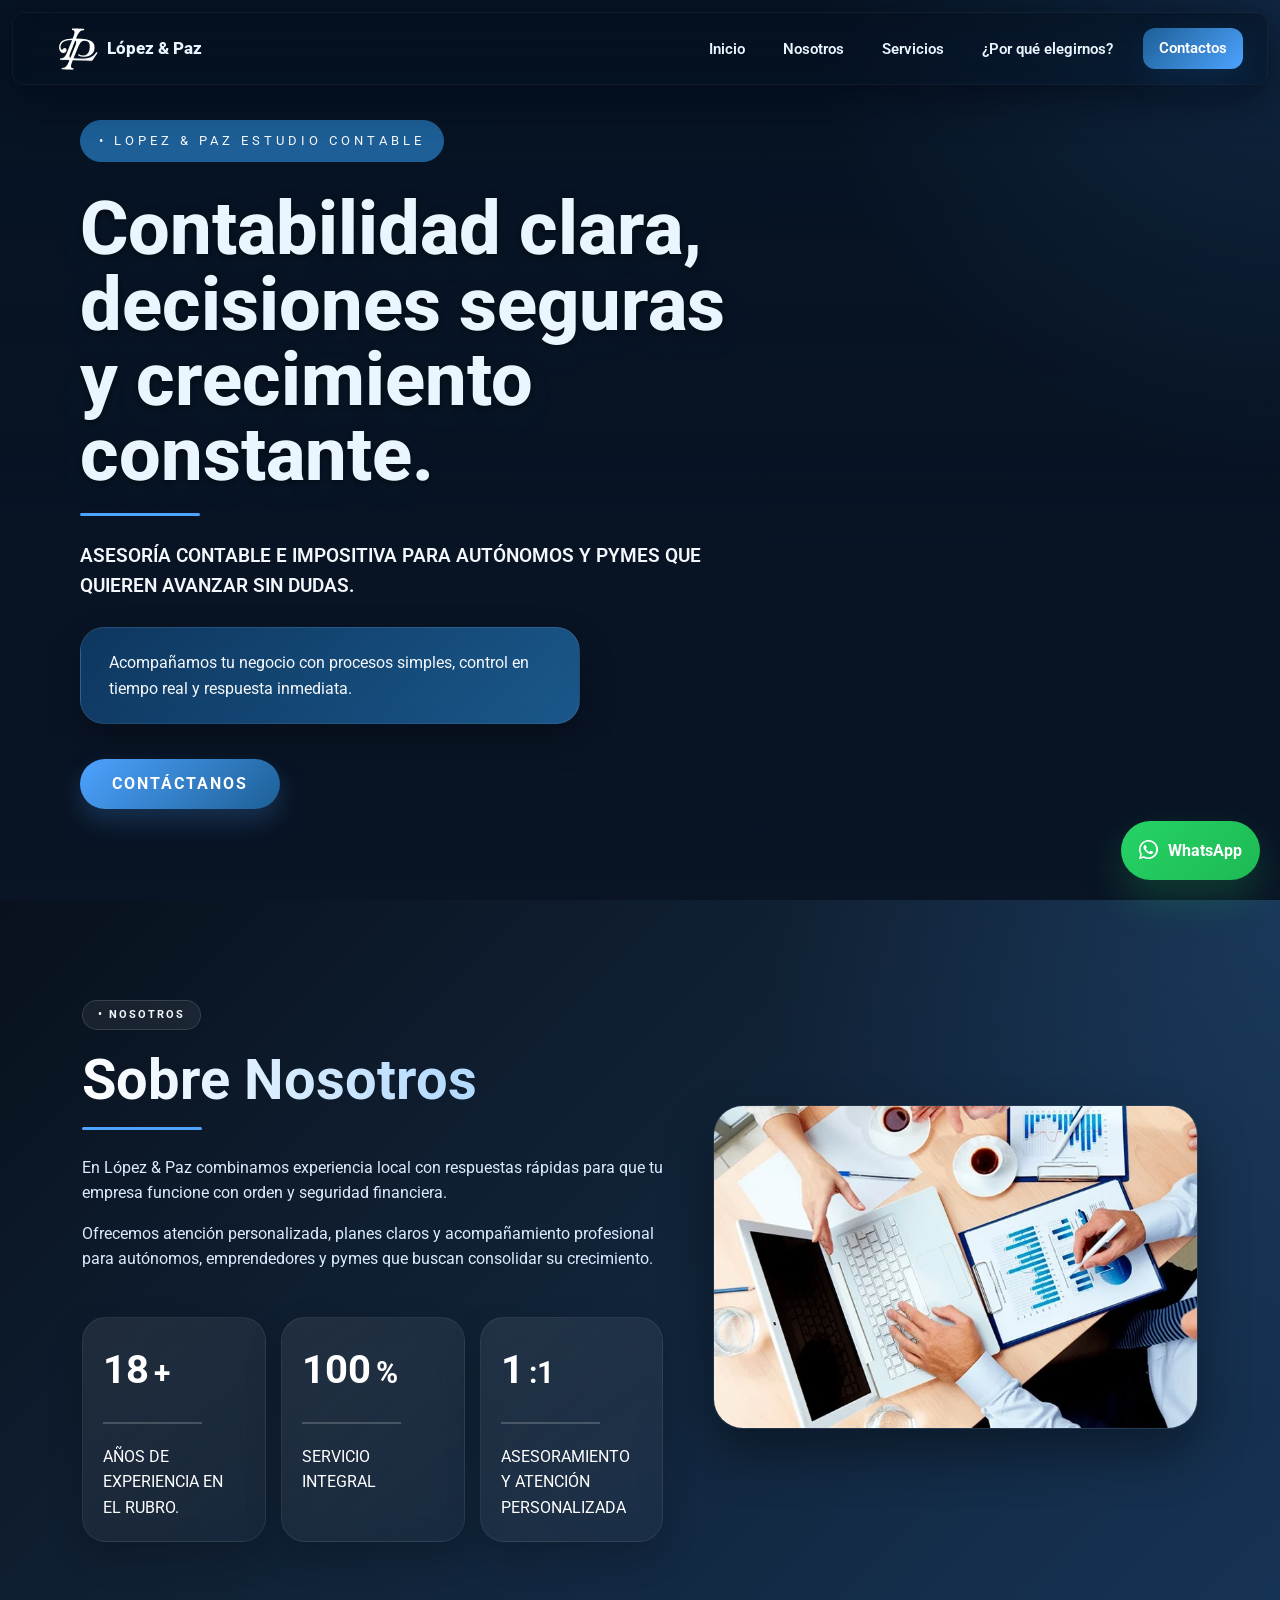
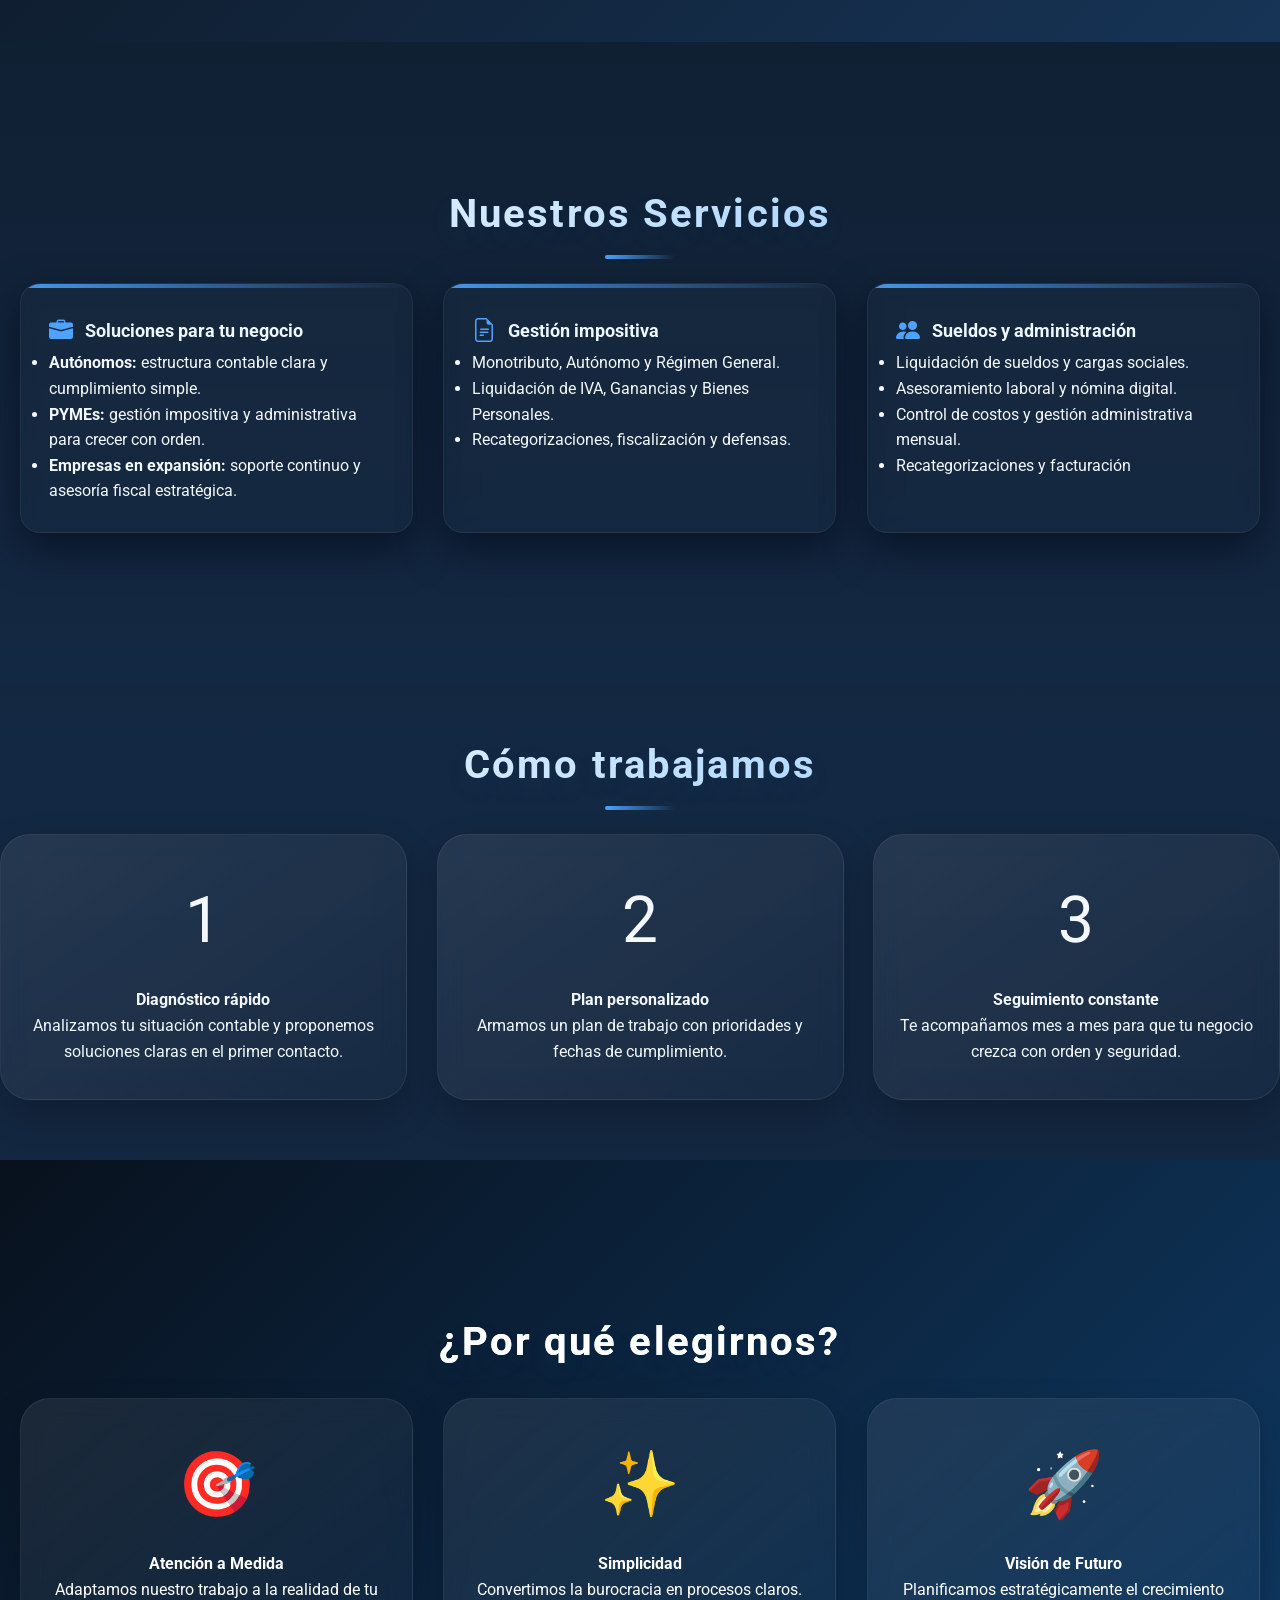
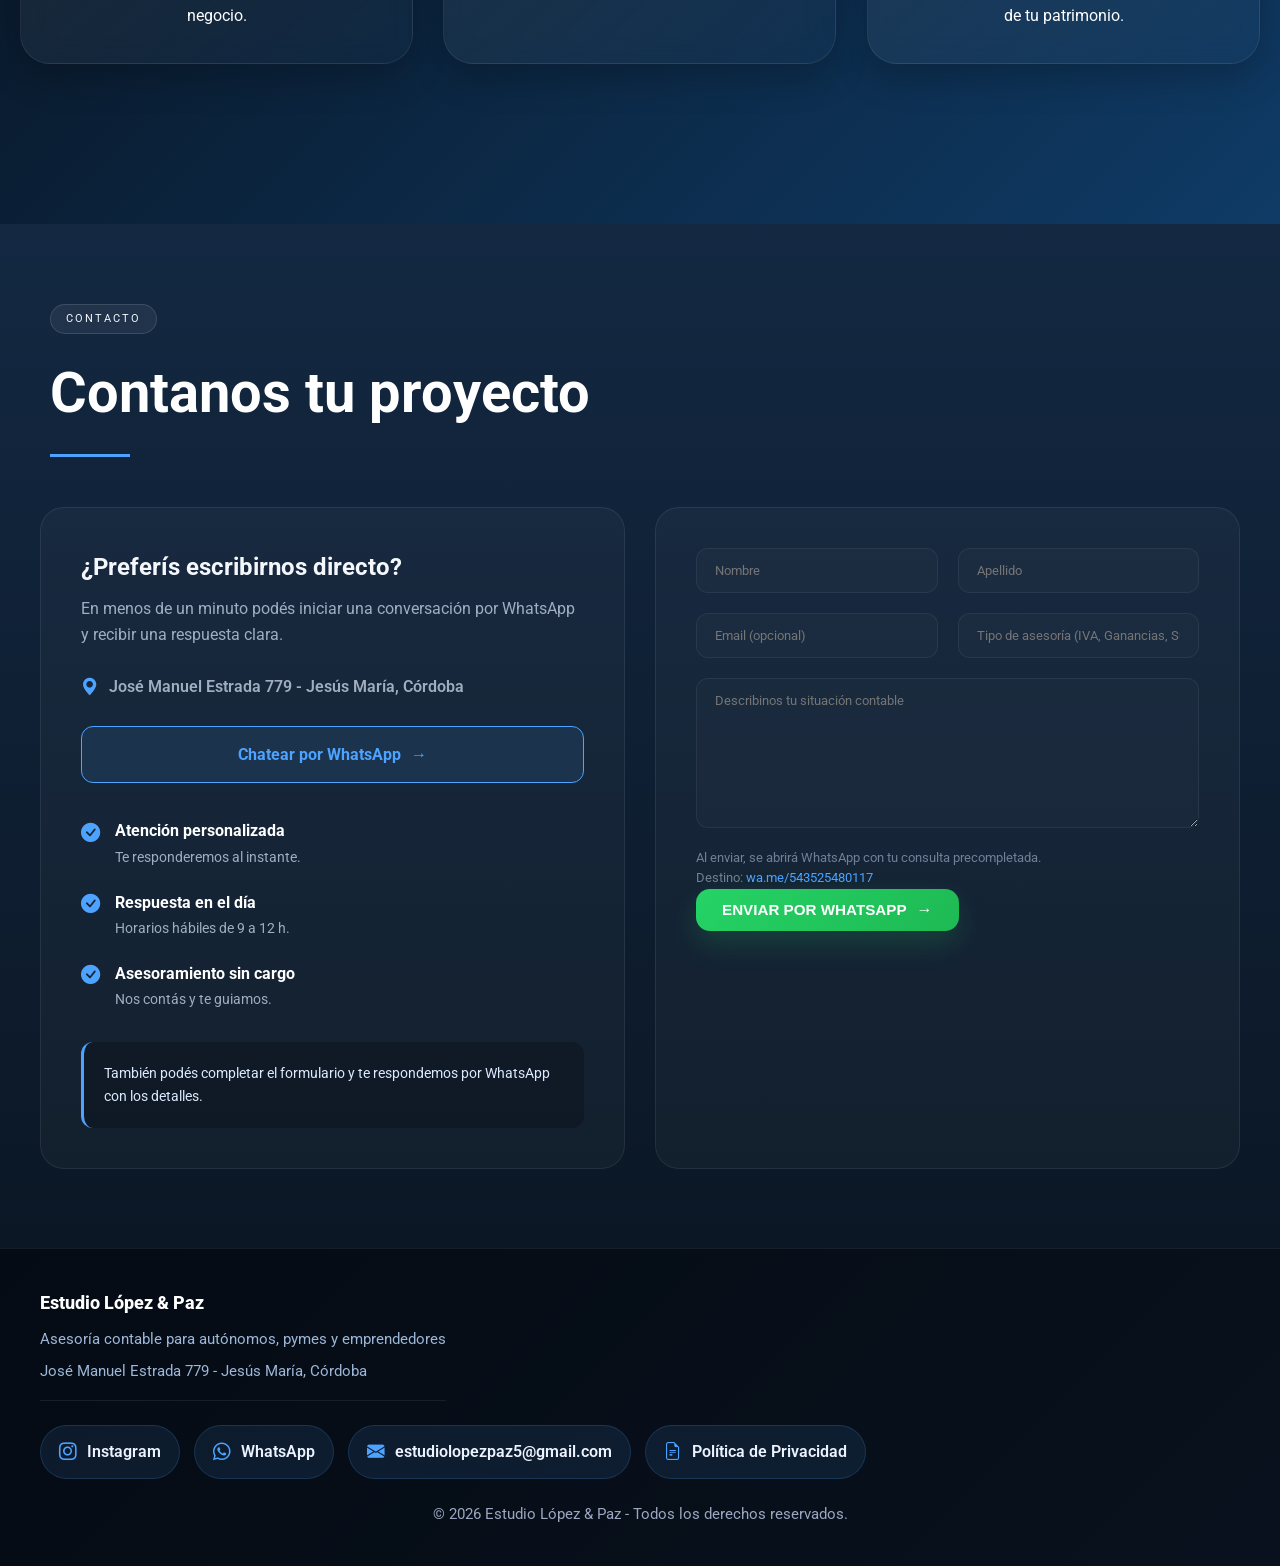
==== commit 50bdf524: "Precisa la ubicación: Jesús María, Córdoba - Actualiza dirección visible, datos estructurados (addre" ====
--- a/index.html
+++ b/index.html
@@ -2,29 +2,135 @@
 <html lang="es">
 <head>
     <meta charset="UTF-8">
+    <meta http-equiv="X-UA-Compatible" content="IE=edge">
     <meta name="viewport" content="width=device-width, initial-scale=1">
+    <meta name="format-detection" content="telephone=no">
+
+    <title>Estudio Contable López & Paz | Contadores para Pymes y Autónomos</title>
+    <meta name="description" content="Estudio Contable López & Paz. Asesoría contable, impositiva y administrativa para autónomos, emprendedores y pymes en Jesús María, Córdoba, Argentina. Atención personalizada y respuesta en el día.">
+    <meta name="keywords" content="estudio contable Jesús María, contador Jesús María, contador Córdoba, contabilidad, impuestos, monotributo, IVA, ganancias, liquidación de sueldos, pymes, autónomos, asesoría contable, Córdoba, Argentina, López y Paz">
+    <meta name="author" content="Estudio Contable López & Paz">
+    <meta name="robots" content="index, follow, max-image-preview:large, max-snippet:-1, max-video-preview:-1">
+    <link rel="canonical" href="https://www.estudiolopezpaz.com.ar/">
     <meta name="google-site-verification" content="SW-Dc-END-vdyG-ZLdw2yFWFKtHkykvOxunWngqxegE">
-    <title>Estudio Contable López & Paz | Contadores para Pymes y Autónomos</title>
-    <meta name="description" content="Estudio Contable López & Paz. Asesoría contable, impositiva y administrativa para autónomos, emprendedores y pymes en Argentina. Atención personalizada y respuestas rápidas.">
-    <meta name="keywords" content="estudio contable, contador, contabilidad, impuestos, monotributo, IVA, ganancias, sueldos, pymes, autónomos, asesoría contable, Argentina">
-    <link rel="canonical" href="https://www.estudiolopezpaz.com.ar/">
-    <meta property="og:title" content="Estudio Contable López & Paz">
-    <meta property="og:description" content="Asesoría contable para autónomos, emprendedores y pymes en Argentina.">
+    <meta name="geo.region" content="AR-X">
+    <meta name="geo.placename" content="Jesús María, Córdoba, Argentina">
+    <meta name="geo.position" content="-30.9819;-64.0942">
+    <meta name="ICBM" content="-30.9819, -64.0942">
     <meta property="og:type" content="website">
+    <meta property="og:site_name" content="Estudio Contable López & Paz">
+    <meta property="og:locale" content="es_AR">
     <meta property="og:url" content="https://www.estudiolopezpaz.com.ar/">
-    <meta property="og:image" content="https://www.estudiolopezpaz.com.ar/assets/estudiologo.png">
-    <meta property="og:locale" content="es_AR">
+    <meta property="og:title" content="Estudio Contable López & Paz | Contadores para Pymes y Autónomos">
+    <meta property="og:description" content="Asesoría contable, impositiva y administrativa para autónomos, emprendedores y pymes en Jesús María, Córdoba, Argentina.">
+    <meta property="og:image" content="https://www.estudiolopezpaz.com.ar/assets/og-image.jpg">
+    <meta property="og:image:width" content="1200">
+    <meta property="og:image:height" content="630">
+    <meta property="og:image:alt" content="Estudio Contable López & Paz — Asesoría contable para pymes y autónomos">
     <meta name="twitter:card" content="summary_large_image">
-    <meta name="twitter:title" content="Estudio Contable López & Paz">
-    <meta name="twitter:description" content="Asesoría contable e impositiva para pymes y autónomos.">
-    <meta name="twitter:image" content="https://www.estudiolopezpaz.com.ar/assets/estudiologo.png">
-    <link rel="icon" type="image/png" href="./assets/favicon.png">
-    <link rel="icon" type="image/webp" href="./assets/lopez_paz_monograma_blanco.webp">
+    <meta name="twitter:title" content="Estudio Contable López & Paz | Contadores para Pymes y Autónomos">
+    <meta name="twitter:description" content="Asesoría contable, impositiva y administrativa para autónomos, emprendedores y pymes en Jesús María, Córdoba, Argentina.">
+    <meta name="twitter:image" content="https://www.estudiolopezpaz.com.ar/assets/og-image.jpg">
+    <meta name="twitter:image:alt" content="Estudio Contable López & Paz">
+    <meta name="theme-color" content="#0E1D30">
+    <meta name="msapplication-TileColor" content="#0E1D30">
+    <meta name="apple-mobile-web-app-title" content="López & Paz">
+    <meta name="application-name" content="López & Paz">
+    <link rel="icon" href="./assets/favicon.ico" sizes="any">
+    <link rel="icon" type="image/png" sizes="32x32" href="./assets/icon-32.png">
+    <link rel="icon" type="image/png" sizes="48x48" href="./assets/icon-48.png">
+    <link rel="icon" type="image/png" sizes="192x192" href="./assets/icon-192.png">
+    <link rel="icon" type="image/png" sizes="512x512" href="./assets/icon-512.png">
+    <link rel="apple-touch-icon" sizes="180x180" href="./assets/icon-180.png">
+    <link rel="manifest" href="./site.webmanifest">
     <link rel="preconnect" href="https://fonts.googleapis.com">
     <link rel="preconnect" href="https://fonts.gstatic.com" crossorigin>
     <link href="https://fonts.googleapis.com/css2?family=Roboto:wght@300;400;700&display=swap" rel="stylesheet">
     <link rel="stylesheet" href="./styles/styles.css">
     <link rel="stylesheet" href="https://cdn.jsdelivr.net/npm/bootstrap-icons@1.13.1/font/bootstrap-icons.min.css">
+
+    <script type="application/ld+json">
+    {
+      "@context": "https://schema.org",
+      "@graph": [
+        {
+          "@type": ["AccountingService", "LocalBusiness"],
+          "@id": "https://www.estudiolopezpaz.com.ar/#business",
+          "name": "Estudio Contable López & Paz",
+          "image": "https://www.estudiolopezpaz.com.ar/assets/og-image.jpg",
+          "logo": "https://www.estudiolopezpaz.com.ar/assets/icon-512.png",
+          "url": "https://www.estudiolopezpaz.com.ar/",
+          "telephone": "+543525480117",
+          "email": "estudiolopezpaz5@gmail.com",
+          "priceRange": "$$",
+          "description": "Asesoría contable, impositiva y administrativa para autónomos, emprendedores y pymes en Jesús María, Córdoba, Argentina. Atención personalizada y respuesta en el día.",
+          "address": {
+            "@type": "PostalAddress",
+            "streetAddress": "José Manuel Estrada 779",
+            "addressLocality": "Jesús María",
+            "addressRegion": "Córdoba",
+            "addressCountry": "AR"
+          },
+          "geo": {
+            "@type": "GeoCoordinates",
+            "latitude": "-30.9819",
+            "longitude": "-64.0942"
+          },
+          "areaServed": { "@type": "Country", "name": "Argentina" },
+          "openingHoursSpecification": [
+            {
+              "@type": "OpeningHoursSpecification",
+              "dayOfWeek": ["Monday", "Tuesday", "Wednesday", "Thursday", "Friday"],
+              "opens": "09:00",
+              "closes": "12:00"
+            }
+          ],
+          "sameAs": [
+            "https://www.instagram.com/estudiolopezpaz/",
+            "https://wa.me/543525480117"
+          ],
+          "hasOfferCatalog": {
+            "@type": "OfferCatalog",
+            "name": "Servicios Contables",
+            "itemListElement": [
+              {
+                "@type": "Offer",
+                "itemOffered": {
+                  "@type": "Service",
+                  "name": "Asesoría Impositiva",
+                  "description": "IVA, Ganancias, Monotributo y cumplimiento de obligaciones fiscales."
+                }
+              },
+              {
+                "@type": "Offer",
+                "itemOffered": {
+                  "@type": "Service",
+                  "name": "Liquidación de Sueldos",
+                  "description": "Gestión de sueldos, cargas sociales y obligaciones laborales."
+                }
+              },
+              {
+                "@type": "Offer",
+                "itemOffered": {
+                  "@type": "Service",
+                  "name": "Asesoría Contable para Pymes",
+                  "description": "Contabilidad, control y planificación para pymes, autónomos y emprendedores."
+                }
+              }
+            ]
+          }
+        },
+        {
+          "@type": "WebSite",
+          "@id": "https://www.estudiolopezpaz.com.ar/#website",
+          "url": "https://www.estudiolopezpaz.com.ar/",
+          "name": "Estudio Contable López & Paz",
+          "inLanguage": "es-AR",
+          "publisher": { "@id": "https://www.estudiolopezpaz.com.ar/#business" }
+        }
+      ]
+    }
+    </script>
 </head>
 <body>
     <header>
@@ -187,7 +293,7 @@
         <div class="contact-info-card">
             <h3>¿Preferís escribirnos directo?</h3>
             <p>En menos de un minuto podés iniciar una conversación por WhatsApp y recibir una respuesta clara.</p>
-            <p class="contact-location"><i class="bi bi-geo-alt-fill"></i> José Manuel Estrada 779 - Córdoba</p>
+            <p class="contact-location"><i class="bi bi-geo-alt-fill"></i> José Manuel Estrada 779 - Jesús María, Córdoba</p>
             <a href="https://wa.me/543525480117" target="_blank" class="btn-direct-wsp">
                 Chatear por WhatsApp <span>→</span>
             </a>
@@ -257,7 +363,7 @@
             <div class="footer-brand">
                 <p>Estudio López & Paz</p>
                 <span>Asesoría contable para autónomos, pymes y emprendedores</span>
-                <span class="footer-location">José Manuel Estrada 779 - Córdoba</span>
+                <span class="footer-location">José Manuel Estrada 779 - Jesús María, Córdoba</span>
             </div>
             <div class="footer-links">
                 <a href="https://www.instagram.com/estudiolopezpaz/" target="_blank" rel="noreferrer">
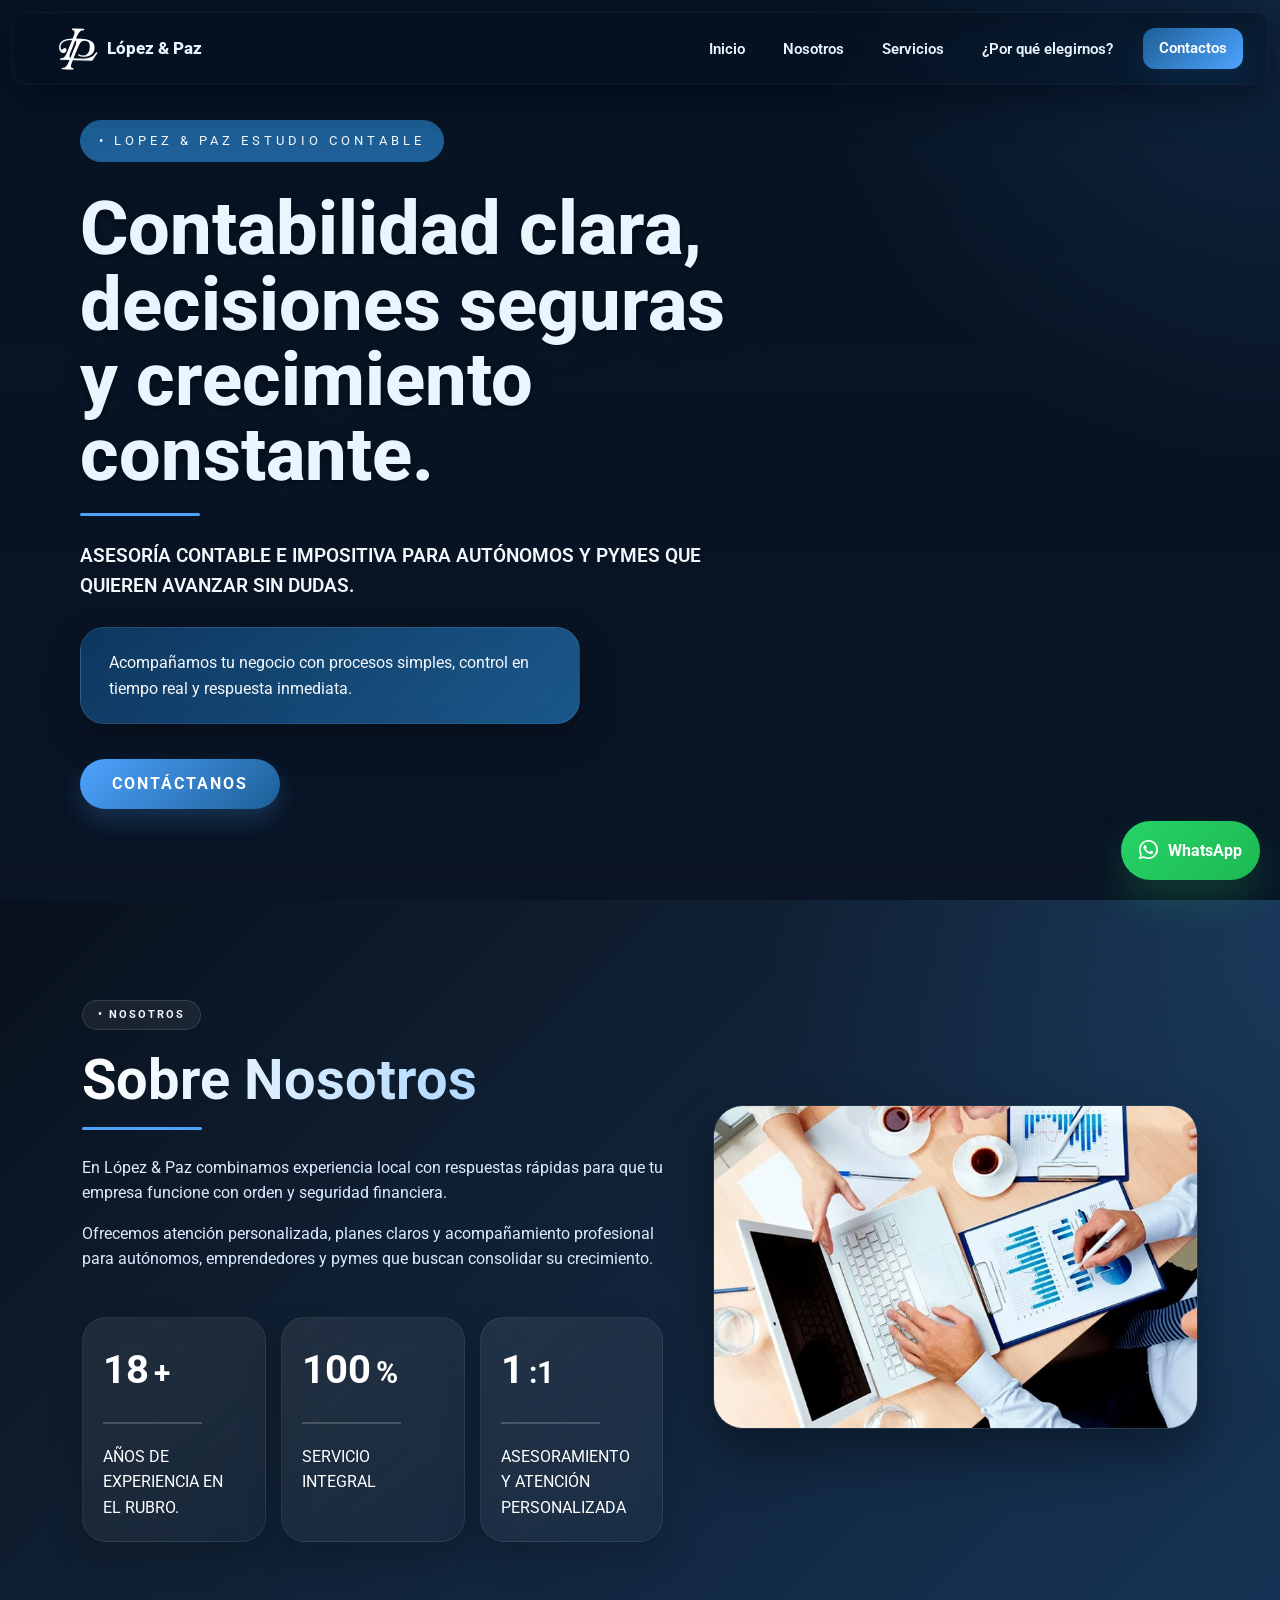
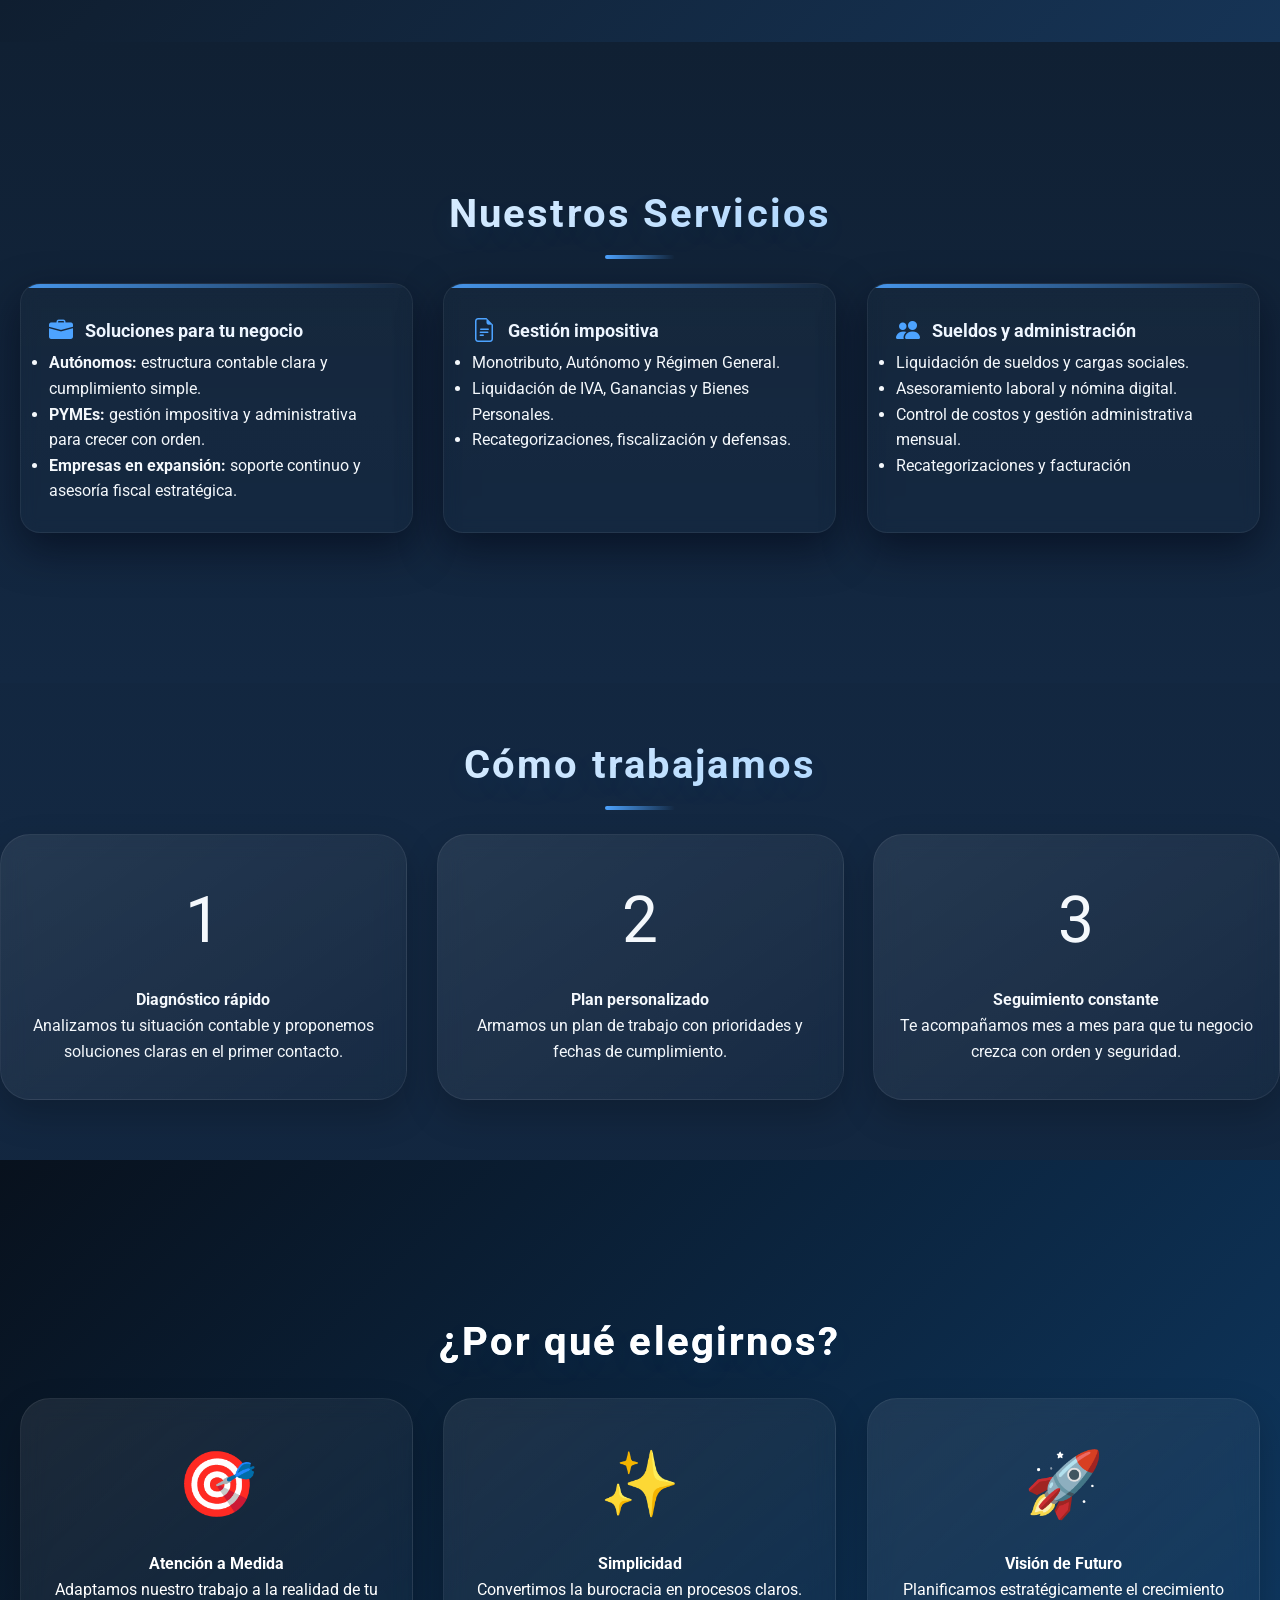
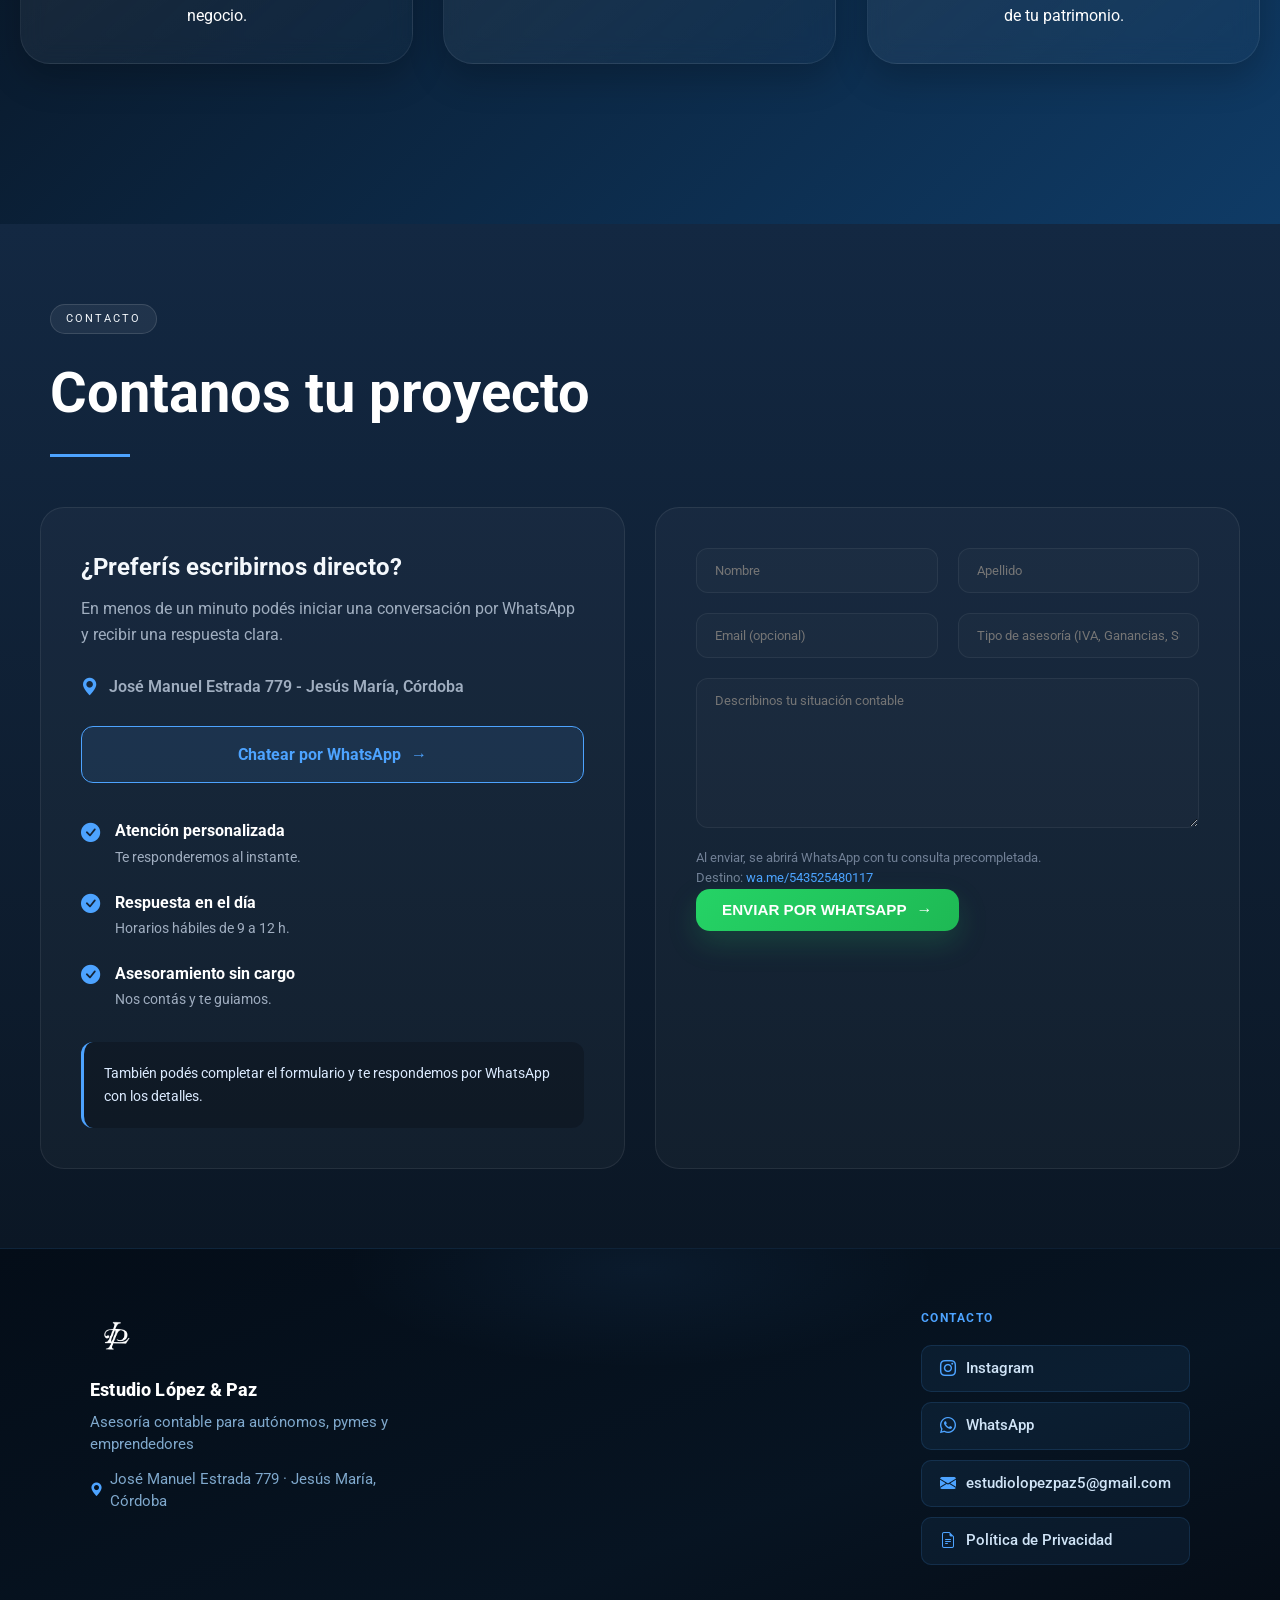
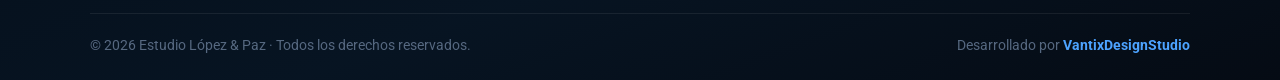
==== commit 1bf86de4: "Estudio López & Paz" ====
--- a/index.html
+++ b/index.html
@@ -361,30 +361,44 @@
     <footer>
         <div class="footer-wrap">
             <div class="footer-brand">
+                <img src="./assets/lopez_paz_monograma_blanco.webp" alt="Estudio López & Paz" class="footer-logo">
                 <p>Estudio López & Paz</p>
                 <span>Asesoría contable para autónomos, pymes y emprendedores</span>
-                <span class="footer-location">José Manuel Estrada 779 - Jesús María, Córdoba</span>
-            </div>
-            <div class="footer-links">
-                <a href="https://www.instagram.com/estudiolopezpaz/" target="_blank" rel="noreferrer">
-                    <i class="bi bi-instagram"></i>
-                    Instagram
+                <span class="footer-location"><i class="bi bi-geo-alt-fill"></i> José Manuel Estrada 779 · Jesús María, Córdoba</span>
+            </div>
+
+            <div class="footer-nav">
+                <h4 class="footer-nav-title">Contacto</h4>
+                <div class="footer-links">
+                    <a href="https://www.instagram.com/estudiolopezpaz/" target="_blank" rel="noreferrer">
+                        <i class="bi bi-instagram"></i>
+                        Instagram
+                    </a>
+                    <a href="https://wa.me/543525480117" target="_blank" rel="noreferrer">
+                        <i class="bi bi-whatsapp"></i>
+                        WhatsApp
+                    </a>
+                    <a href="https://mail.google.com/mail/?view=cm&fs=1&to=estudiolopezpaz5@gmail.com" target="_blank" rel="noreferrer noopener">
+                        <i class="bi bi-envelope-fill"></i>
+                        estudiolopezpaz5@gmail.com
+                    </a>
+                    <a href="./politica/politica-privacidad.html" class="privacy-link">
+                        <i class="bi bi-file-earmark-text"></i>
+                        Política de Privacidad
+                    </a>
+                </div>
+            </div>
+        </div>
+
+        <div class="footer-bottom">
+            <p class="footer-copy">© 2026 Estudio López & Paz · Todos los derechos reservados.</p>
+            <p class="footer-dev">
+                Desarrollado por
+                <a href="https://www.vantixdigitalweb.com.ar/" target="_blank" rel="noreferrer noopener" class="footer-dev-link">
+                    VantixDesignStudio
                 </a>
-                <a href="https://wa.me/543525480117" target="_blank" rel="noreferrer">
-                    <i class="bi bi-whatsapp"></i>
-                    WhatsApp
-                </a>
-                <a href="https://mail.google.com/mail/?view=cm&fs=1&to=estudiolopezpaz5@gmail.com" target="_blank" rel="noreferrer noopener">
-                    <i class="bi bi-envelope-fill"></i>
-                    estudiolopezpaz5@gmail.com
-                </a>
-                <a href="./politica/politica-privacidad.html" class="privacy-link">
-                    <i class="bi bi-file-earmark-text"></i>
-                    Política de Privacidad
-                </a>
-            </div>
-        </div>
-        <p class="footer-copy">© 2026 Estudio López & Paz - Todos los derechos reservados.</p>
+            </p>
+        </div>
     </footer>
 
     <a href="https://wa.me/543525480117" class="whatsapp-float" target="_blank" rel="noreferrer noopener">
--- a/styles/styles.css
+++ b/styles/styles.css
@@ -848,89 +848,182 @@
 }
 
 footer {
-    background:
-    linear-gradient(135deg,#050b14,#08111d);
+    background: linear-gradient(160deg, #040d18 0%, #071422 60%, #050b14 100%);
     color: #dbeafe;
-    padding: 40px 20px;
-    border-top: 1px solid #ffffff10;
+    padding: 60px 24px 0;
+    border-top: 1px solid rgba(77,163,255,0.12);
+    position: relative;
+    overflow: hidden;
+}
+
+footer::before {
+    content: '';
+    position: absolute;
+    top: -80px;
+    left: 50%;
+    transform: translateX(-50%);
+    width: 600px;
+    height: 200px;
+    background: radial-gradient(ellipse, rgba(77,163,255,0.07) 0%, transparent 70%);
+    pointer-events: none;
 }
 
 .footer-wrap {
-    max-width: 1200px;
+    max-width: 1100px;
     margin: 0 auto;
     display: flex;
     justify-content: space-between;
-    align-items: center;
-    gap: 24px;
+    align-items: flex-start;
+    gap: 48px;
     flex-wrap: wrap;
     opacity: 0;
     transform: translateY(18px);
     animation: fadeUp 0.95s ease both;
     animation-delay: 0.22s;
+    padding-bottom: 48px;
+}
+
+.footer-logo {
+    width: 52px;
+    height: 52px;
+    object-fit: contain;
+    margin-bottom: 14px;
+    filter: brightness(1.1);
+}
+
+.footer-brand {
+    display: flex;
+    flex-direction: column;
+    max-width: 320px;
 }
 
 .footer-brand p {
-    margin: 0 0 8px;
-    font-size: 1.1rem;
+    margin: 0 0 6px;
+    font-size: 1.15rem;
     font-weight: 800;
     color: #ffffff;
+    letter-spacing: 0.01em;
 }
 
 .footer-brand span {
-    color: #9db7d8;
-    font-size: 0.95rem;
+    color: #7fa8cc;
+    font-size: 0.93rem;
+    line-height: 1.5;
 }
 
 .footer-location {
-    display: block;
-    color: #dfe6ff;
-    margin-top: 8px;
-    font-size: 0.92rem;
-}
-
-.footer-brand {
-    padding-bottom: 16px;
-    border-bottom: 1px solid rgba(255,255,255,0.08);
+    display: flex;
+    align-items: center;
+    gap: 6px;
+    color: #a8c4e0;
+    margin-top: 12px;
+    font-size: 0.88rem;
+}
+
+.footer-location i {
+    color: var(--accent);
+    font-size: 0.85rem;
+}
+
+.footer-nav {
+    display: flex;
+    flex-direction: column;
+    gap: 16px;
+}
+
+.footer-nav-title {
+    margin: 0;
+    font-size: 0.75rem;
+    font-weight: 700;
+    text-transform: uppercase;
+    letter-spacing: 0.12em;
+    color: var(--accent);
 }
 
 .footer-links {
     display: flex;
-    flex-wrap: wrap;
-    justify-content: center;
-    gap: 14px;
+    flex-direction: column;
+    gap: 10px;
 }
 
 .footer-links a {
     display: inline-flex;
     align-items: center;
     gap: 10px;
-    padding: 12px 18px;
-    border-radius: 999px;
-    background: rgba(77,163,255,0.10);
-    border: 1px solid rgba(77,163,255,0.18);
-    color: #edf2ff;
+    padding: 10px 18px;
+    border-radius: 10px;
+    background: rgba(77,163,255,0.07);
+    border: 1px solid rgba(77,163,255,0.14);
+    color: #d0e4f7;
     text-decoration: none;
-    font-weight: 600;
-    transition: transform 0.2s ease, background 0.2s ease, box-shadow 0.2s ease;
+    font-weight: 500;
+    font-size: 0.93rem;
+    transition: transform 0.2s ease, background 0.2s ease, border-color 0.2s ease, color 0.2s ease;
 }
 
 .footer-links a:hover {
-    transform: translateY(-2px);
-    background: rgba(77,163,255,0.18);
-    box-shadow: 0 15px 30px rgba(0, 0, 0, 0.18);
+    transform: translateX(4px);
+    background: rgba(77,163,255,0.15);
+    border-color: rgba(77,163,255,0.35);
+    color: #ffffff;
 }
 
 .footer-links i {
-    font-size: 1.1rem;
+    font-size: 1rem;
     color: var(--accent);
+    width: 16px;
+    text-align: center;
+}
+
+.footer-bottom {
+    max-width: 1100px;
+    margin: 0 auto;
+    padding: 20px 0 24px;
+    border-top: 1px solid rgba(255,255,255,0.07);
+    display: flex;
+    justify-content: space-between;
+    align-items: center;
+    flex-wrap: wrap;
+    gap: 12px;
 }
 
 .footer-copy {
-    margin: 24px auto 0;
-    max-width: 1200px;
-    color: #9ba7c0;
-    font-size: 0.92rem;
-    text-align: center;
+    color: #566880;
+    font-size: 0.86rem;
+    margin: 0;
+}
+
+.footer-dev {
+    margin: 0;
+    font-size: 0.86rem;
+    color: #566880;
+}
+
+.footer-dev-link {
+    color: var(--accent);
+    text-decoration: none;
+    font-weight: 700;
+    position: relative;
+    transition: color 0.2s ease;
+}
+
+.footer-dev-link::after {
+    content: '';
+    position: absolute;
+    bottom: -2px;
+    left: 0;
+    width: 0;
+    height: 1px;
+    background: var(--accent);
+    transition: width 0.25s ease;
+}
+
+.footer-dev-link:hover {
+    color: #7ec8ff;
+}
+
+.footer-dev-link:hover::after {
+    width: 100%;
 }
 
 @keyframes fadeUp {
@@ -1115,23 +1208,46 @@
         flex-direction: column;
         align-items: center;
         text-align: center;
+        gap: 32px;
+    }
+
+    .footer-brand {
+        align-items: center;
+        max-width: 100%;
+    }
+
+    .footer-location {
+        justify-content: center;
+    }
+
+    .footer-nav {
+        align-items: center;
+        width: 100%;
     }
 
     .footer-links {
+        flex-direction: row;
+        flex-wrap: wrap;
         justify-content: center;
         width: 100%;
-        gap: 12px;
+        gap: 10px;
     }
 
     .footer-links a {
-        flex: 1 1 100%;
-        min-width: 0;
-        width: auto;
-        padding: 12px 14px;
-    }
-
-    .footer-copy {
-        margin-top: 30px;
+        flex: 1 1 calc(50% - 10px);
+        min-width: 140px;
+        justify-content: center;
+    }
+
+    .footer-links a:hover {
+        transform: translateY(-2px);
+    }
+
+    .footer-bottom {
+        flex-direction: column;
+        align-items: center;
+        text-align: center;
+        gap: 8px;
     }
 
     .form-row {
